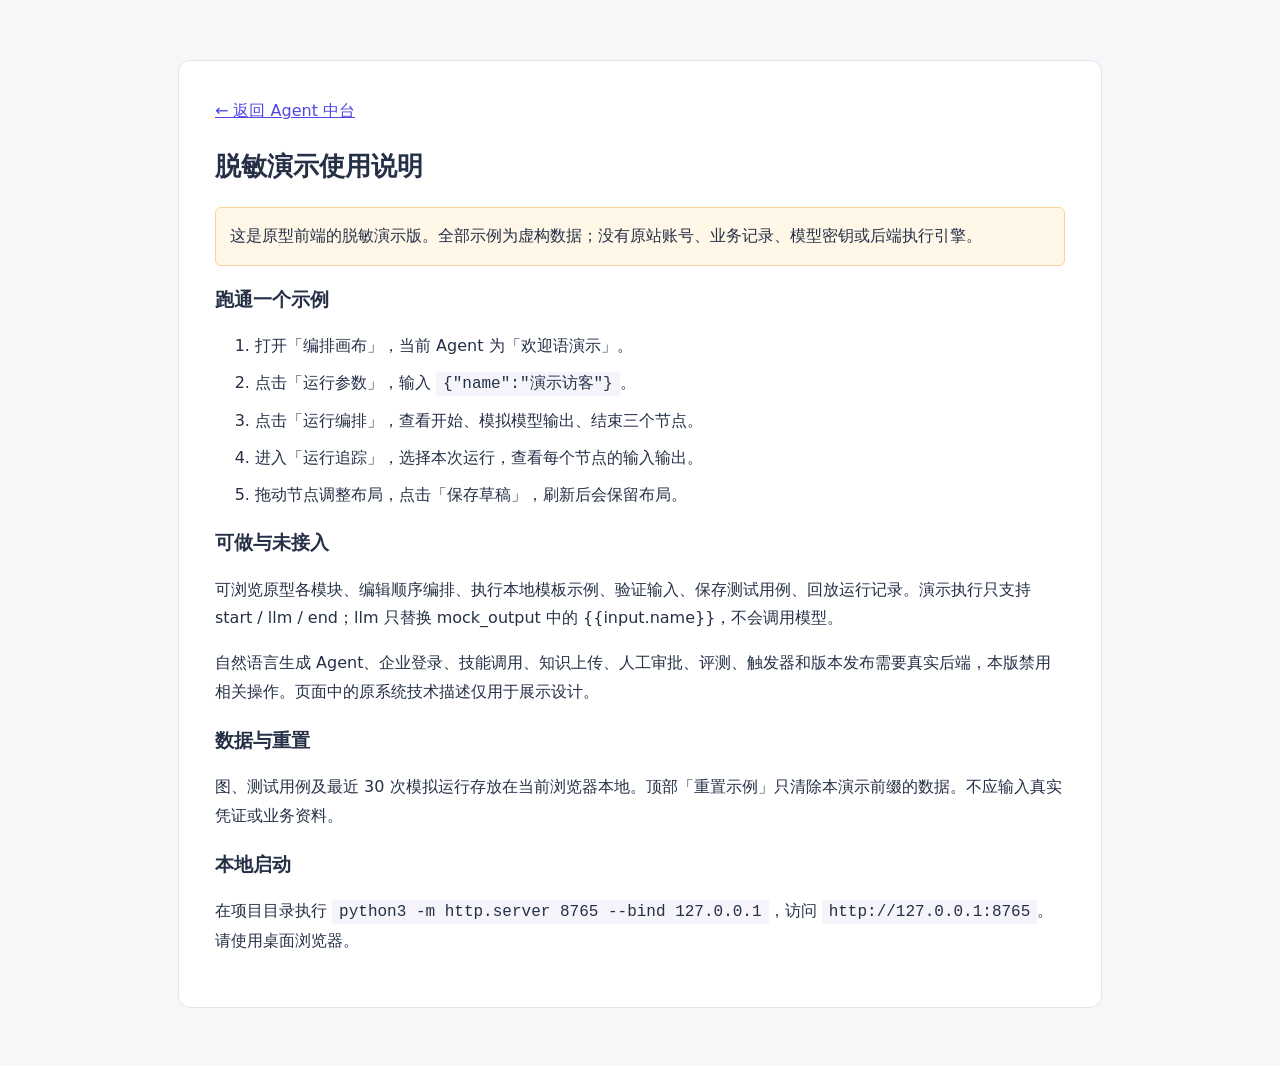
==== guide.html @ 15eb8cb1 "发布无需登录的脱敏网页演示 仅包含脱敏静态页面、虚构演示数据与本地模拟逻辑，用于 GitHub Pages 展示。" ====
<!doctype html><html lang="zh-CN"><head><meta charset="utf-8"><meta name="viewport" content="width=device-width,initial-scale=1"><meta http-equiv="Content-Security-Policy" content="default-src 'self'; style-src 'unsafe-inline'; connect-src 'none'; object-src 'none'; base-uri 'none'; form-action 'none'"><title>脱敏演示使用说明</title><style>body{font:16px/1.8 system-ui;background:#f6f7f9;color:#253047;margin:0}main{max-width:850px;margin:60px auto;background:white;border:1px solid #e1e4ea;border-radius:12px;padding:36px}h1{font-size:26px}h2{font-size:19px}a{color:#4f46e5}code{background:#f4f4fa;padding:3px 7px}.note{background:#fff7e8;border:1px solid #f3d39b;padding:14px;border-radius:6px}li{margin:8px 0}</style></head><body><main><a href="./index.html">← 返回 Agent 中台</a><h1>脱敏演示使用说明</h1><p class="note">这是原型前端的脱敏演示版。全部示例为虚构数据；没有原站账号、业务记录、模型密钥或后端执行引擎。</p><h2>跑通一个示例</h2><ol><li>打开「编排画布」，当前 Agent 为「欢迎语演示」。</li><li>点击「运行参数」，输入 <code>{"name":"演示访客"}</code>。</li><li>点击「运行编排」，查看开始、模拟模型输出、结束三个节点。</li><li>进入「运行追踪」，选择本次运行，查看每个节点的输入输出。</li><li>拖动节点调整布局，点击「保存草稿」，刷新后会保留布局。</li></ol><h2>可做与未接入</h2><p>可浏览原型各模块、编辑顺序编排、执行本地模板示例、验证输入、保存测试用例、回放运行记录。演示执行只支持 start / llm / end；llm 只替换 mock_output 中的 {{input.name}}，不会调用模型。</p><p>自然语言生成 Agent、企业登录、技能调用、知识上传、人工审批、评测、触发器和版本发布需要真实后端，本版禁用相关操作。页面中的原系统技术描述仅用于展示设计。</p><h2>数据与重置</h2><p>图、测试用例及最近 30 次模拟运行存放在当前浏览器本地。顶部「重置示例」只清除本演示前缀的数据。不应输入真实凭证或业务资料。</p><h2>本地启动</h2><p>在项目目录执行 <code>python3 -m http.server 8765 --bind 127.0.0.1</code>，访问 <code>http://127.0.0.1:8765</code>。请使用桌面浏览器。</p></main></body></html>
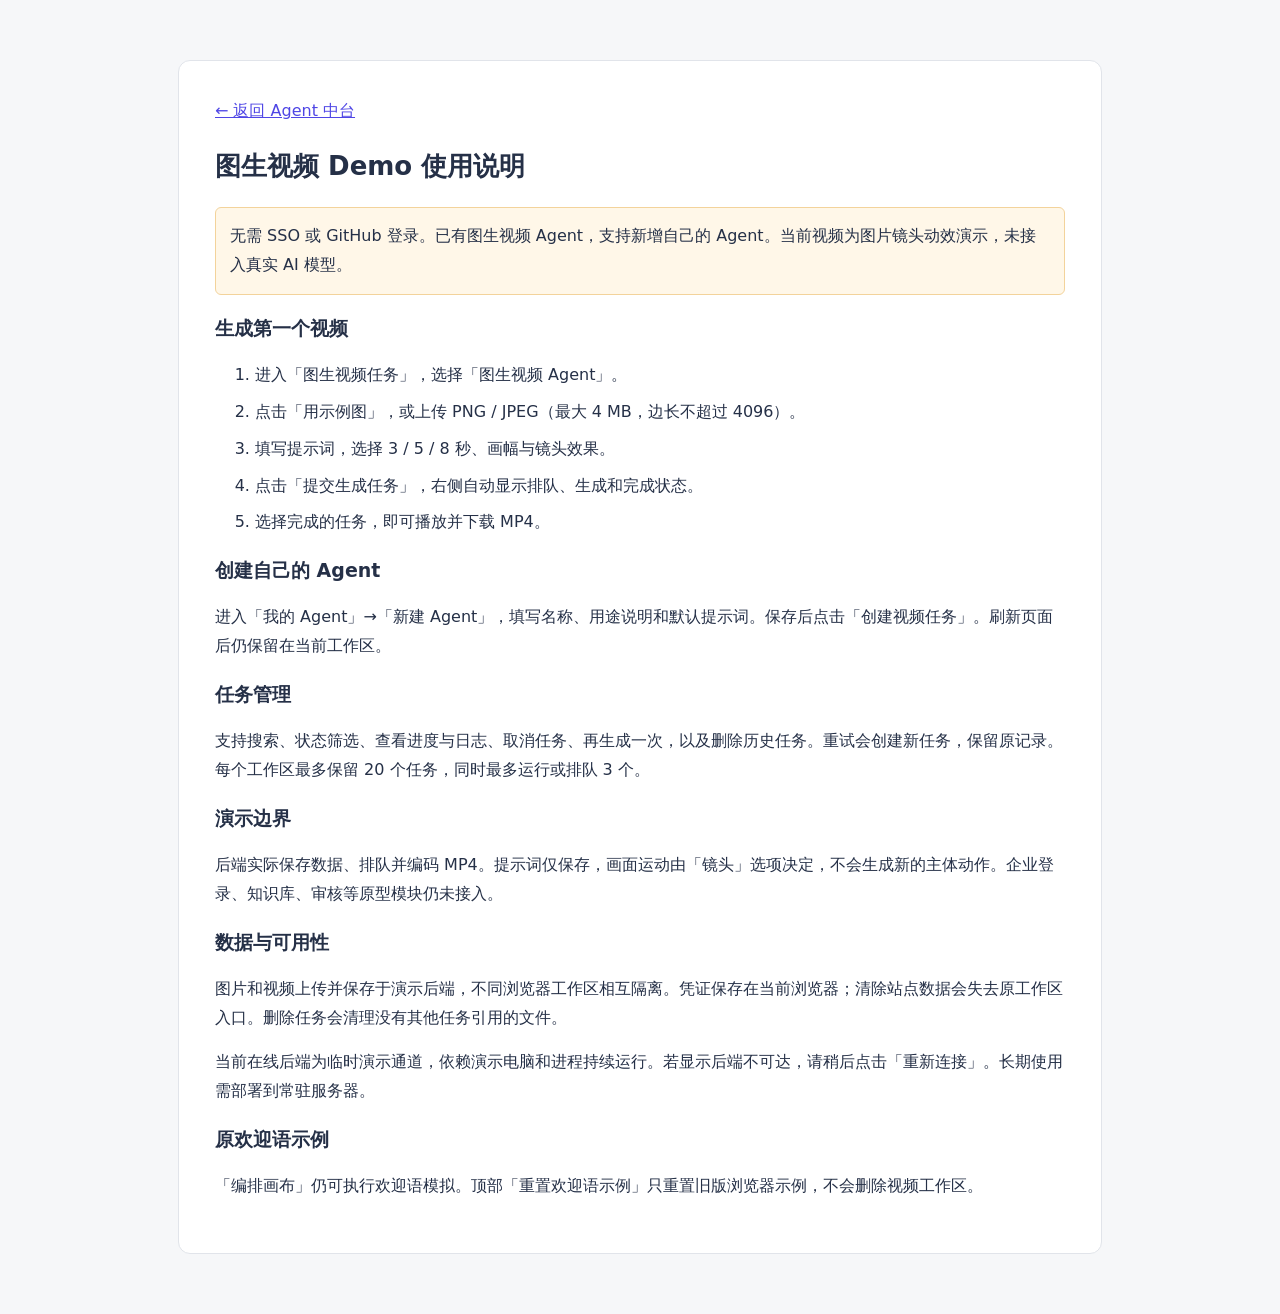
==== commit a17f44d0: "Add image-to-video agents and backend-connected demo Enable persistent agent creation, image upload," ====
--- a/guide.html
+++ b/guide.html
@@ -1 +1 @@
-<!doctype html><html lang="zh-CN"><head><meta charset="utf-8"><meta name="viewport" content="width=device-width,initial-scale=1"><meta http-equiv="Content-Security-Policy" content="default-src 'self'; style-src 'unsafe-inline'; connect-src 'none'; object-src 'none'; base-uri 'none'; form-action 'none'"><title>脱敏演示使用说明</title><style>body{font:16px/1.8 system-ui;background:#f6f7f9;color:#253047;margin:0}main{max-width:850px;margin:60px auto;background:white;border:1px solid #e1e4ea;border-radius:12px;padding:36px}h1{font-size:26px}h2{font-size:19px}a{color:#4f46e5}code{background:#f4f4fa;padding:3px 7px}.note{background:#fff7e8;border:1px solid #f3d39b;padding:14px;border-radius:6px}li{margin:8px 0}</style></head><body><main><a href="./index.html">← 返回 Agent 中台</a><h1>脱敏演示使用说明</h1><p class="note">这是原型前端的脱敏演示版。全部示例为虚构数据；没有原站账号、业务记录、模型密钥或后端执行引擎。</p><h2>跑通一个示例</h2><ol><li>打开「编排画布」，当前 Agent 为「欢迎语演示」。</li><li>点击「运行参数」，输入 <code>{"name":"演示访客"}</code>。</li><li>点击「运行编排」，查看开始、模拟模型输出、结束三个节点。</li><li>进入「运行追踪」，选择本次运行，查看每个节点的输入输出。</li><li>拖动节点调整布局，点击「保存草稿」，刷新后会保留布局。</li></ol><h2>可做与未接入</h2><p>可浏览原型各模块、编辑顺序编排、执行本地模板示例、验证输入、保存测试用例、回放运行记录。演示执行只支持 start / llm / end；llm 只替换 mock_output 中的 {{input.name}}，不会调用模型。</p><p>自然语言生成 Agent、企业登录、技能调用、知识上传、人工审批、评测、触发器和版本发布需要真实后端，本版禁用相关操作。页面中的原系统技术描述仅用于展示设计。</p><h2>数据与重置</h2><p>图、测试用例及最近 30 次模拟运行存放在当前浏览器本地。顶部「重置示例」只清除本演示前缀的数据。不应输入真实凭证或业务资料。</p><h2>本地启动</h2><p>在项目目录执行 <code>python3 -m http.server 8765 --bind 127.0.0.1</code>，访问 <code>http://127.0.0.1:8765</code>。请使用桌面浏览器。</p></main></body></html>+<!doctype html><html lang="zh-CN"><head><meta charset="utf-8"><meta name="viewport" content="width=device-width,initial-scale=1"><meta http-equiv="Content-Security-Policy" content="default-src 'self'; style-src 'unsafe-inline'; connect-src 'none'; object-src 'none'; base-uri 'none'; form-action 'none'"><title>脱敏演示使用说明</title><style>body{font:16px/1.8 system-ui;background:#f6f7f9;color:#253047;margin:0}main{max-width:850px;margin:60px auto;background:white;border:1px solid #e1e4ea;border-radius:12px;padding:36px}h1{font-size:26px}h2{font-size:19px}a{color:#4f46e5}code{background:#f4f4fa;padding:3px 7px}.note{background:#fff7e8;border:1px solid #f3d39b;padding:14px;border-radius:6px}li{margin:8px 0}</style></head><body><main><a href="./index.html">← 返回 Agent 中台</a><h1>图生视频 Demo 使用说明</h1><p class="note">无需 SSO 或 GitHub 登录。已有图生视频 Agent，支持新增自己的 Agent。当前视频为图片镜头动效演示，未接入真实 AI 模型。</p><h2>生成第一个视频</h2><ol><li>进入「图生视频任务」，选择「图生视频 Agent」。</li><li>点击「用示例图」，或上传 PNG / JPEG（最大 4 MB，边长不超过 4096）。</li><li>填写提示词，选择 3 / 5 / 8 秒、画幅与镜头效果。</li><li>点击「提交生成任务」，右侧自动显示排队、生成和完成状态。</li><li>选择完成的任务，即可播放并下载 MP4。</li></ol><h2>创建自己的 Agent</h2><p>进入「我的 Agent」→「新建 Agent」，填写名称、用途说明和默认提示词。保存后点击「创建视频任务」。刷新页面后仍保留在当前工作区。</p><h2>任务管理</h2><p>支持搜索、状态筛选、查看进度与日志、取消任务、再生成一次，以及删除历史任务。重试会创建新任务，保留原记录。每个工作区最多保留 20 个任务，同时最多运行或排队 3 个。</p><h2>演示边界</h2><p>后端实际保存数据、排队并编码 MP4。提示词仅保存，画面运动由「镜头」选项决定，不会生成新的主体动作。企业登录、知识库、审核等原型模块仍未接入。</p><h2>数据与可用性</h2><p>图片和视频上传并保存于演示后端，不同浏览器工作区相互隔离。凭证保存在当前浏览器；清除站点数据会失去原工作区入口。删除任务会清理没有其他任务引用的文件。</p><p>当前在线后端为临时演示通道，依赖演示电脑和进程持续运行。若显示后端不可达，请稍后点击「重新连接」。长期使用需部署到常驻服务器。</p><h2>原欢迎语示例</h2><p>「编排画布」仍可执行欢迎语模拟。顶部「重置欢迎语示例」只重置旧版浏览器示例，不会删除视频工作区。</p></main></body></html>
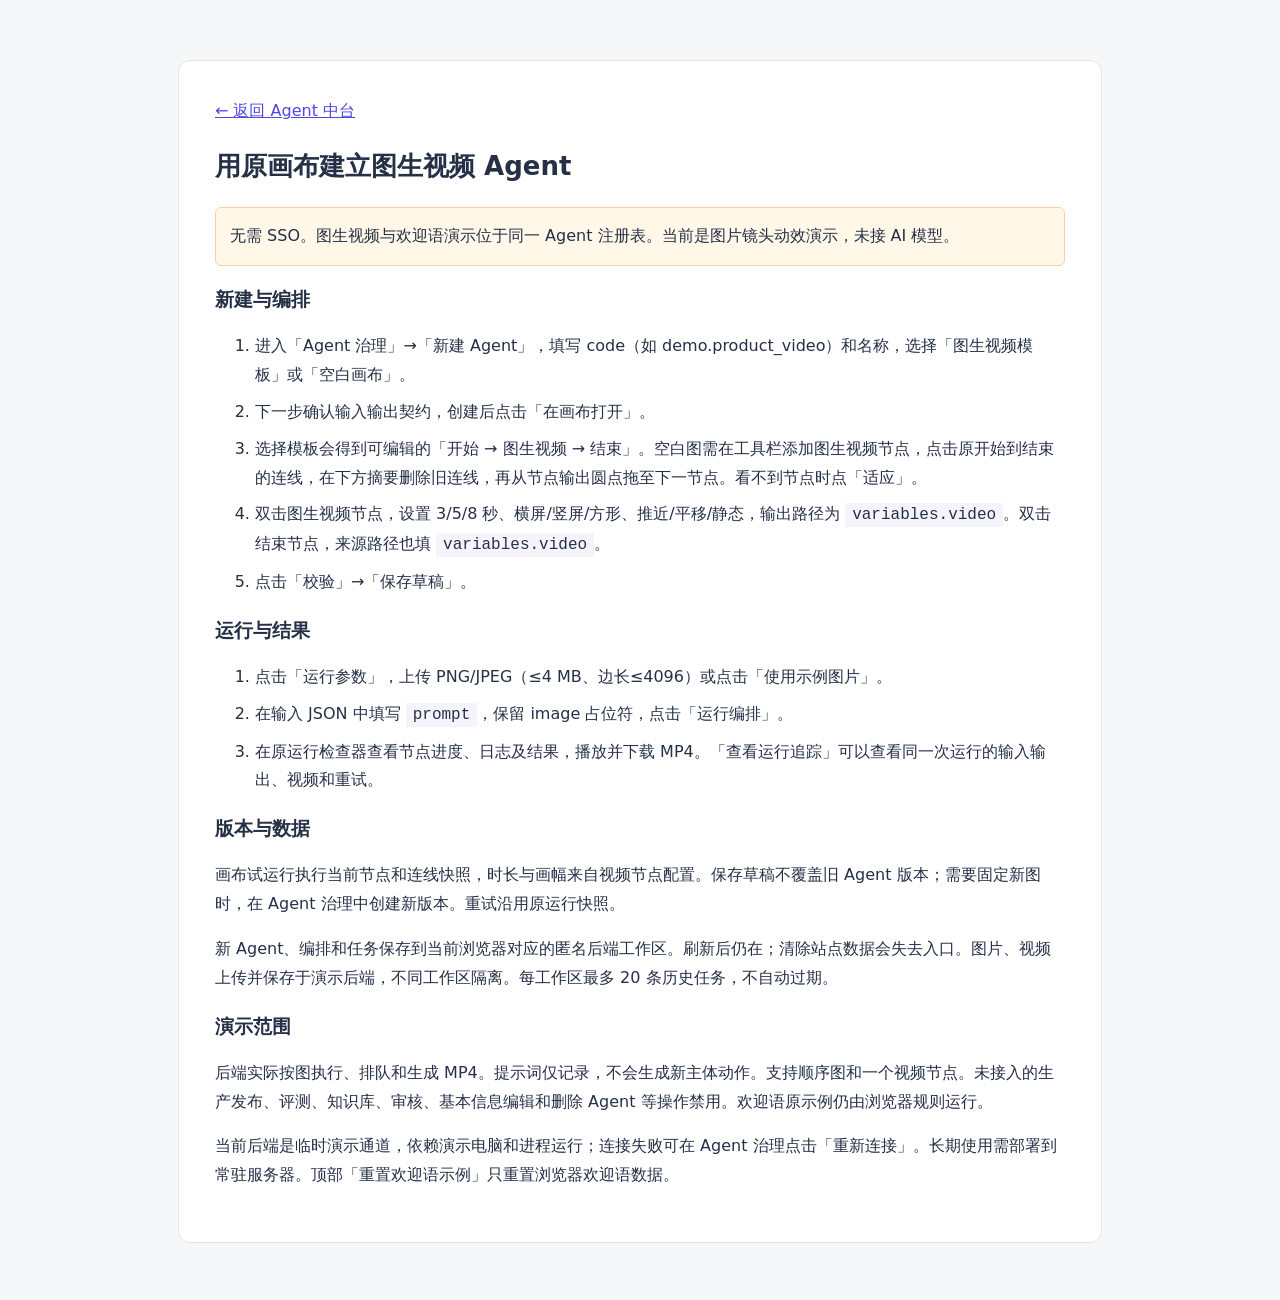
==== commit b5cb9ee3: "Restore native Agent wizard and canvas video workflow Create video Agents alongside the welcome exam" ====
--- a/guide.html
+++ b/guide.html
@@ -1 +1,17 @@
-<!doctype html><html lang="zh-CN"><head><meta charset="utf-8"><meta name="viewport" content="width=device-width,initial-scale=1"><meta http-equiv="Content-Security-Policy" content="default-src 'self'; style-src 'unsafe-inline'; connect-src 'none'; object-src 'none'; base-uri 'none'; form-action 'none'"><title>脱敏演示使用说明</title><style>body{font:16px/1.8 system-ui;background:#f6f7f9;color:#253047;margin:0}main{max-width:850px;margin:60px auto;background:white;border:1px solid #e1e4ea;border-radius:12px;padding:36px}h1{font-size:26px}h2{font-size:19px}a{color:#4f46e5}code{background:#f4f4fa;padding:3px 7px}.note{background:#fff7e8;border:1px solid #f3d39b;padding:14px;border-radius:6px}li{margin:8px 0}</style></head><body><main><a href="./index.html">← 返回 Agent 中台</a><h1>图生视频 Demo 使用说明</h1><p class="note">无需 SSO 或 GitHub 登录。已有图生视频 Agent，支持新增自己的 Agent。当前视频为图片镜头动效演示，未接入真实 AI 模型。</p><h2>生成第一个视频</h2><ol><li>进入「图生视频任务」，选择「图生视频 Agent」。</li><li>点击「用示例图」，或上传 PNG / JPEG（最大 4 MB，边长不超过 4096）。</li><li>填写提示词，选择 3 / 5 / 8 秒、画幅与镜头效果。</li><li>点击「提交生成任务」，右侧自动显示排队、生成和完成状态。</li><li>选择完成的任务，即可播放并下载 MP4。</li></ol><h2>创建自己的 Agent</h2><p>进入「我的 Agent」→「新建 Agent」，填写名称、用途说明和默认提示词。保存后点击「创建视频任务」。刷新页面后仍保留在当前工作区。</p><h2>任务管理</h2><p>支持搜索、状态筛选、查看进度与日志、取消任务、再生成一次，以及删除历史任务。重试会创建新任务，保留原记录。每个工作区最多保留 20 个任务，同时最多运行或排队 3 个。</p><h2>演示边界</h2><p>后端实际保存数据、排队并编码 MP4。提示词仅保存，画面运动由「镜头」选项决定，不会生成新的主体动作。企业登录、知识库、审核等原型模块仍未接入。</p><h2>数据与可用性</h2><p>图片和视频上传并保存于演示后端，不同浏览器工作区相互隔离。凭证保存在当前浏览器；清除站点数据会失去原工作区入口。删除任务会清理没有其他任务引用的文件。</p><p>当前在线后端为临时演示通道，依赖演示电脑和进程持续运行。若显示后端不可达，请稍后点击「重新连接」。长期使用需部署到常驻服务器。</p><h2>原欢迎语示例</h2><p>「编排画布」仍可执行欢迎语模拟。顶部「重置欢迎语示例」只重置旧版浏览器示例，不会删除视频工作区。</p></main></body></html>+<!doctype html><html lang="zh-CN"><head><meta charset="utf-8"><meta name="viewport" content="width=device-width,initial-scale=1"><meta http-equiv="Content-Security-Policy" content="default-src 'self'; style-src 'unsafe-inline'; connect-src 'none'; object-src 'none'; base-uri 'none'; form-action 'none'"><title>脱敏演示使用说明</title><style>body{font:16px/1.8 system-ui;background:#f6f7f9;color:#253047;margin:0}main{max-width:850px;margin:60px auto;background:white;border:1px solid #e1e4ea;border-radius:12px;padding:36px}h1{font-size:26px}h2{font-size:19px}a{color:#4f46e5}code{background:#f4f4fa;padding:3px 7px}.note{background:#fff7e8;border:1px solid #f3d39b;padding:14px;border-radius:6px}li{margin:8px 0}</style></head><body><main><a href="./index.html">← 返回 Agent 中台</a><h1>用原画布建立图生视频 Agent</h1>
+<p class="note">无需 SSO。图生视频与欢迎语演示位于同一 Agent 注册表。当前是图片镜头动效演示，未接 AI 模型。</p>
+<h2>新建与编排</h2><ol>
+<li>进入「Agent 治理」→「新建 Agent」，填写 code（如 demo.product_video）和名称，选择「图生视频模板」或「空白画布」。</li>
+<li>下一步确认输入输出契约，创建后点击「在画布打开」。</li>
+<li>选择模板会得到可编辑的「开始 → 图生视频 → 结束」。空白图需在工具栏添加图生视频节点，点击原开始到结束的连线，在下方摘要删除旧连线，再从节点输出圆点拖至下一节点。看不到节点时点「适应」。</li>
+<li>双击图生视频节点，设置 3/5/8 秒、横屏/竖屏/方形、推近/平移/静态，输出路径为 <code>variables.video</code>。双击结束节点，来源路径也填 <code>variables.video</code>。</li>
+<li>点击「校验」→「保存草稿」。</li></ol>
+<h2>运行与结果</h2><ol>
+<li>点击「运行参数」，上传 PNG/JPEG（≤4 MB、边长≤4096）或点击「使用示例图片」。</li>
+<li>在输入 JSON 中填写 <code>prompt</code>，保留 image 占位符，点击「运行编排」。</li>
+<li>在原运行检查器查看节点进度、日志及结果，播放并下载 MP4。「查看运行追踪」可以查看同一次运行的输入输出、视频和重试。</li>
+</ol><h2>版本与数据</h2><p>画布试运行执行当前节点和连线快照，时长与画幅来自视频节点配置。保存草稿不覆盖旧 Agent 版本；需要固定新图时，在 Agent 治理中创建新版本。重试沿用原运行快照。</p>
+<p>新 Agent、编排和任务保存到当前浏览器对应的匿名后端工作区。刷新后仍在；清除站点数据会失去入口。图片、视频上传并保存于演示后端，不同工作区隔离。每工作区最多 20 条历史任务，不自动过期。</p>
+<h2>演示范围</h2><p>后端实际按图执行、排队和生成 MP4。提示词仅记录，不会生成新主体动作。支持顺序图和一个视频节点。未接入的生产发布、评测、知识库、审核、基本信息编辑和删除 Agent 等操作禁用。欢迎语原示例仍由浏览器规则运行。</p>
+<p>当前后端是临时演示通道，依赖演示电脑和进程运行；连接失败可在 Agent 治理点击「重新连接」。长期使用需部署到常驻服务器。顶部「重置欢迎语示例」只重置浏览器欢迎语数据。</p>
+</main></body></html>
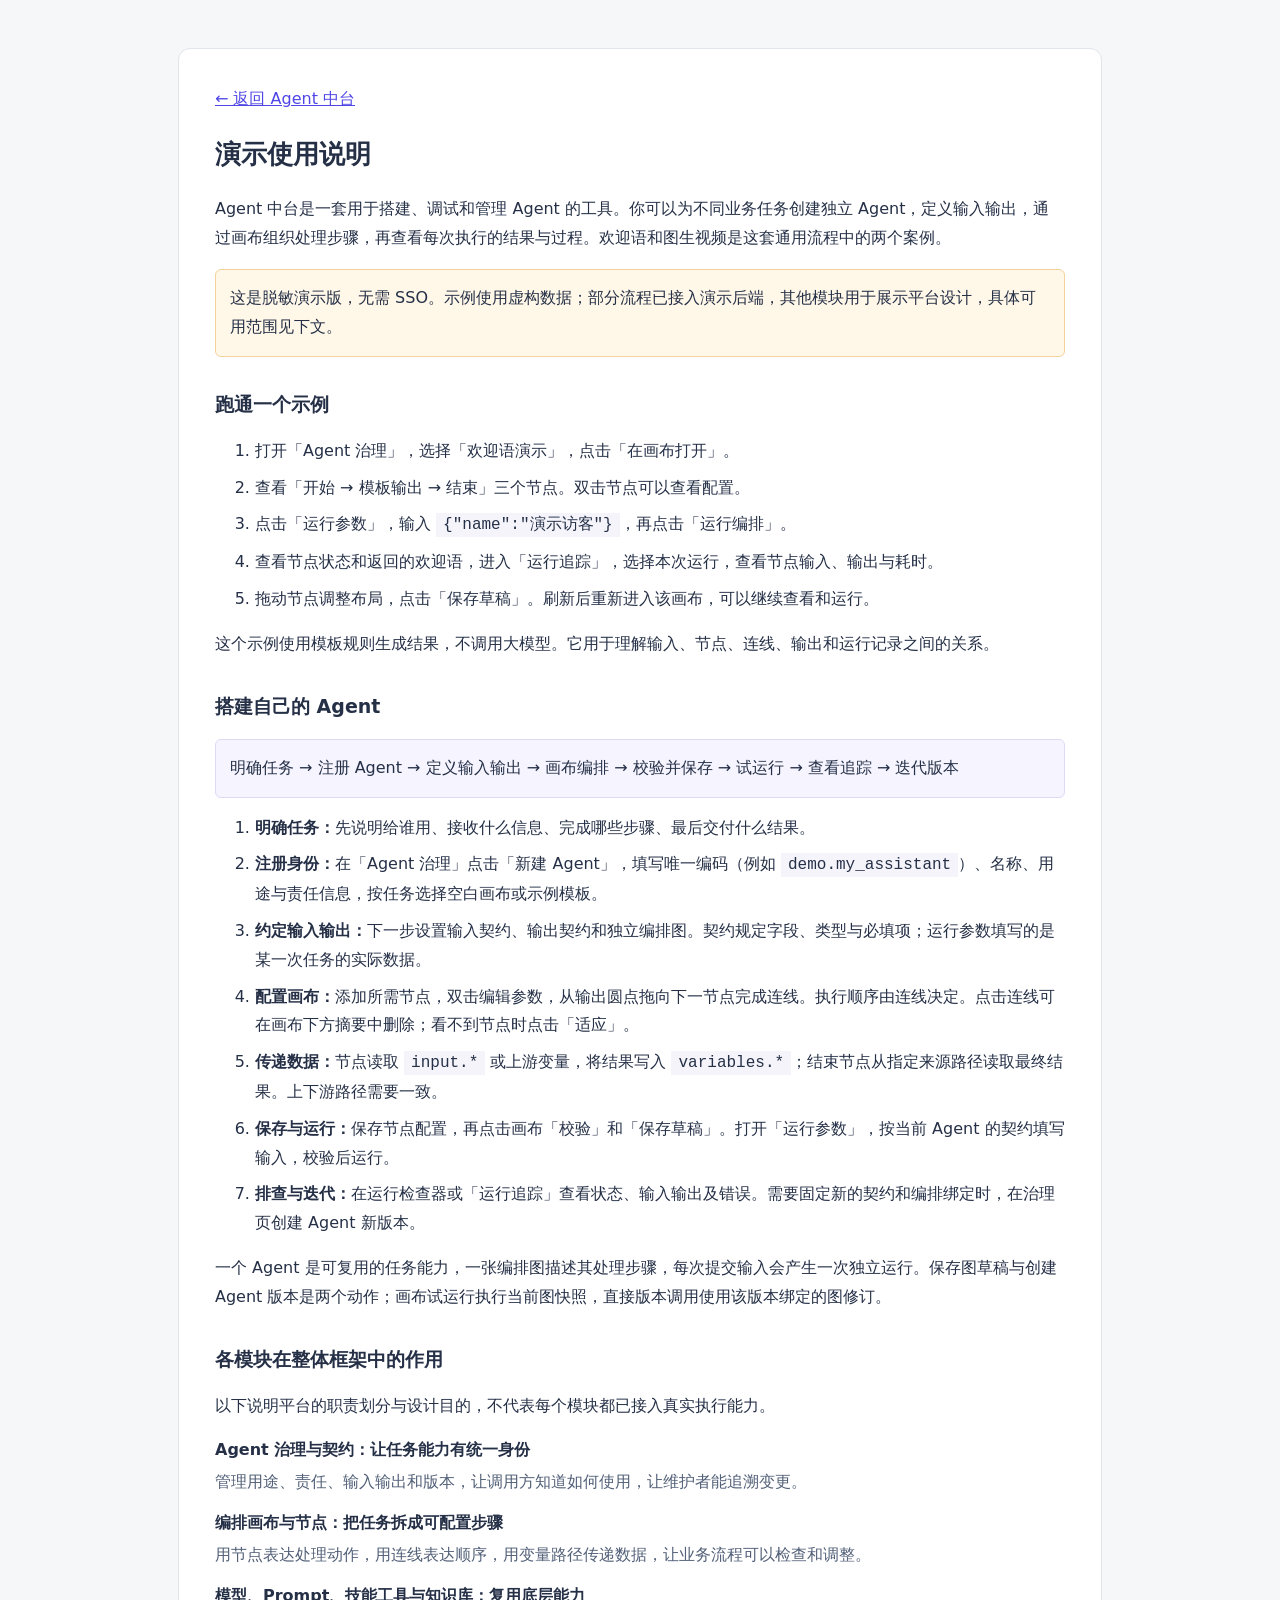
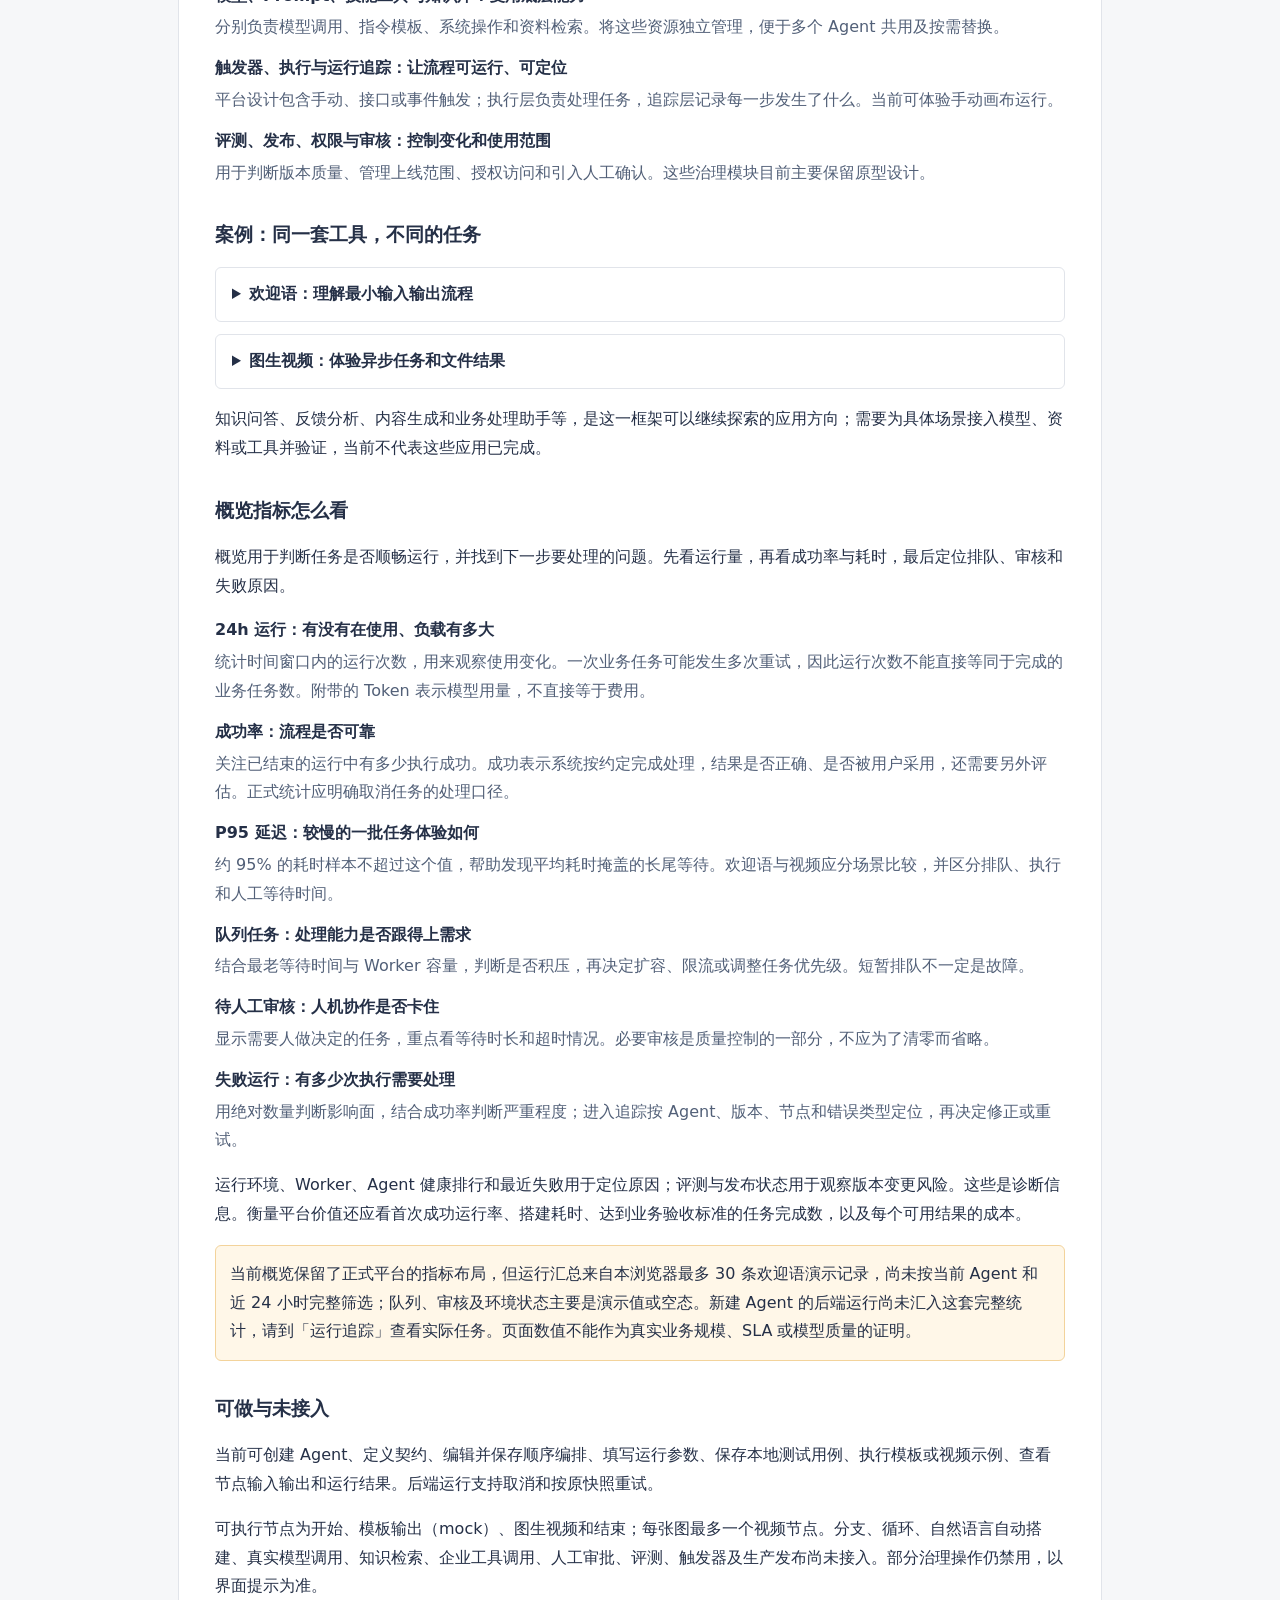
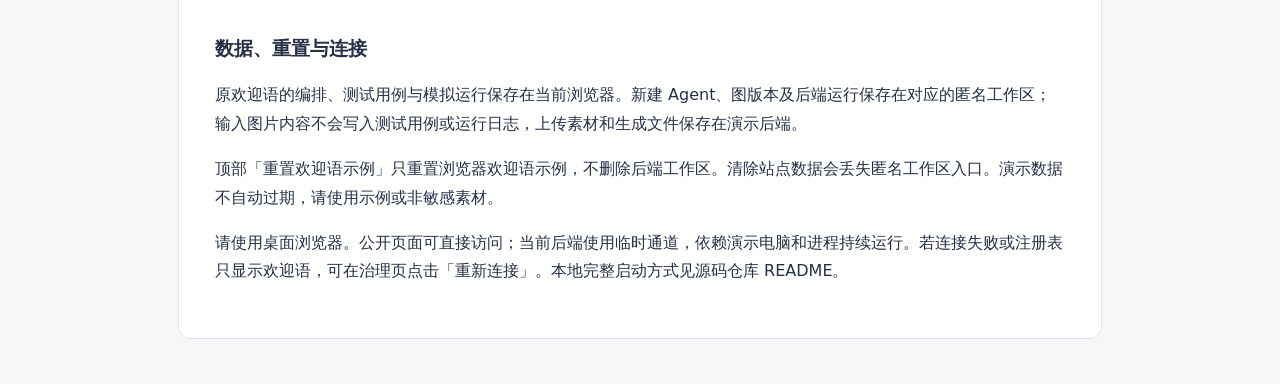
==== commit 12aebf18: "Restore general Agent builder guide and clarify overview metrics Use the welcome example for onboard" ====
--- a/guide.html
+++ b/guide.html
@@ -1,17 +1,77 @@
-<!doctype html><html lang="zh-CN"><head><meta charset="utf-8"><meta name="viewport" content="width=device-width,initial-scale=1"><meta http-equiv="Content-Security-Policy" content="default-src 'self'; style-src 'unsafe-inline'; connect-src 'none'; object-src 'none'; base-uri 'none'; form-action 'none'"><title>脱敏演示使用说明</title><style>body{font:16px/1.8 system-ui;background:#f6f7f9;color:#253047;margin:0}main{max-width:850px;margin:60px auto;background:white;border:1px solid #e1e4ea;border-radius:12px;padding:36px}h1{font-size:26px}h2{font-size:19px}a{color:#4f46e5}code{background:#f4f4fa;padding:3px 7px}.note{background:#fff7e8;border:1px solid #f3d39b;padding:14px;border-radius:6px}li{margin:8px 0}</style></head><body><main><a href="./index.html">← 返回 Agent 中台</a><h1>用原画布建立图生视频 Agent</h1>
-<p class="note">无需 SSO。图生视频与欢迎语演示位于同一 Agent 注册表。当前是图片镜头动效演示，未接 AI 模型。</p>
-<h2>新建与编排</h2><ol>
-<li>进入「Agent 治理」→「新建 Agent」，填写 code（如 demo.product_video）和名称，选择「图生视频模板」或「空白画布」。</li>
-<li>下一步确认输入输出契约，创建后点击「在画布打开」。</li>
-<li>选择模板会得到可编辑的「开始 → 图生视频 → 结束」。空白图需在工具栏添加图生视频节点，点击原开始到结束的连线，在下方摘要删除旧连线，再从节点输出圆点拖至下一节点。看不到节点时点「适应」。</li>
-<li>双击图生视频节点，设置 3/5/8 秒、横屏/竖屏/方形、推近/平移/静态，输出路径为 <code>variables.video</code>。双击结束节点，来源路径也填 <code>variables.video</code>。</li>
-<li>点击「校验」→「保存草稿」。</li></ol>
-<h2>运行与结果</h2><ol>
-<li>点击「运行参数」，上传 PNG/JPEG（≤4 MB、边长≤4096）或点击「使用示例图片」。</li>
-<li>在输入 JSON 中填写 <code>prompt</code>，保留 image 占位符，点击「运行编排」。</li>
-<li>在原运行检查器查看节点进度、日志及结果，播放并下载 MP4。「查看运行追踪」可以查看同一次运行的输入输出、视频和重试。</li>
-</ol><h2>版本与数据</h2><p>画布试运行执行当前节点和连线快照，时长与画幅来自视频节点配置。保存草稿不覆盖旧 Agent 版本；需要固定新图时，在 Agent 治理中创建新版本。重试沿用原运行快照。</p>
-<p>新 Agent、编排和任务保存到当前浏览器对应的匿名后端工作区。刷新后仍在；清除站点数据会失去入口。图片、视频上传并保存于演示后端，不同工作区隔离。每工作区最多 20 条历史任务，不自动过期。</p>
-<h2>演示范围</h2><p>后端实际按图执行、排队和生成 MP4。提示词仅记录，不会生成新主体动作。支持顺序图和一个视频节点。未接入的生产发布、评测、知识库、审核、基本信息编辑和删除 Agent 等操作禁用。欢迎语原示例仍由浏览器规则运行。</p>
-<p>当前后端是临时演示通道，依赖演示电脑和进程运行；连接失败可在 Agent 治理点击「重新连接」。长期使用需部署到常驻服务器。顶部「重置欢迎语示例」只重置浏览器欢迎语数据。</p>
-</main></body></html>+<!doctype html>
+<html lang="zh-CN">
+<head>
+<meta charset="utf-8">
+<meta name="viewport" content="width=device-width,initial-scale=1">
+<meta http-equiv="Content-Security-Policy" content="default-src 'self'; style-src 'unsafe-inline'; connect-src 'none'; object-src 'none'; base-uri 'none'; form-action 'none'">
+<title>Agent 中台 · 演示使用说明</title>
+<style>
+body{font:16px/1.8 system-ui;background:#f6f7f9;color:#253047;margin:0}main{max-width:850px;margin:48px auto;background:white;border:1px solid #e1e4ea;border-radius:12px;padding:36px}h1{font-size:26px}h2{font-size:19px;margin-top:30px}a{color:#4f46e5}code{background:#f4f4fa;padding:3px 7px;overflow-wrap:anywhere}.note{background:#fff7e8;border:1px solid #f3d39b;padding:14px;border-radius:6px}li{margin:8px 0}.flow{background:#f5f4ff;border:1px solid #dedaf6;border-radius:6px;padding:14px}details{border:1px solid #e1e4ea;border-radius:6px;padding:12px 16px;margin:12px 0}summary{cursor:pointer;font-weight:600}dt{font-weight:600;margin-top:12px}dd{margin:3px 0 12px;color:#526078}@media(max-width:640px){main{margin:12px;padding:20px}h1{font-size:23px}}
+</style>
+</head>
+<body><main>
+<a href="./index.html">← 返回 Agent 中台</a>
+<h1>演示使用说明</h1>
+<p>Agent 中台是一套用于搭建、调试和管理 Agent 的工具。你可以为不同业务任务创建独立 Agent，定义输入输出，通过画布组织处理步骤，再查看每次执行的结果与过程。欢迎语和图生视频是这套通用流程中的两个案例。</p>
+<p class="note">这是脱敏演示版，无需 SSO。示例使用虚构数据；部分流程已接入演示后端，其他模块用于展示平台设计，具体可用范围见下文。</p>
+
+<h2>跑通一个示例</h2>
+<ol>
+<li>打开「Agent 治理」，选择「欢迎语演示」，点击「在画布打开」。</li>
+<li>查看「开始 → 模板输出 → 结束」三个节点。双击节点可以查看配置。</li>
+<li>点击「运行参数」，输入 <code>{"name":"演示访客"}</code>，再点击「运行编排」。</li>
+<li>查看节点状态和返回的欢迎语，进入「运行追踪」，选择本次运行，查看节点输入、输出与耗时。</li>
+<li>拖动节点调整布局，点击「保存草稿」。刷新后重新进入该画布，可以继续查看和运行。</li>
+</ol>
+<p>这个示例使用模板规则生成结果，不调用大模型。它用于理解输入、节点、连线、输出和运行记录之间的关系。</p>
+
+<h2>搭建自己的 Agent</h2>
+<p class="flow">明确任务 → 注册 Agent → 定义输入输出 → 画布编排 → 校验并保存 → 试运行 → 查看追踪 → 迭代版本</p>
+<ol>
+<li><strong>明确任务：</strong>先说明给谁用、接收什么信息、完成哪些步骤、最后交付什么结果。</li>
+<li><strong>注册身份：</strong>在「Agent 治理」点击「新建 Agent」，填写唯一编码（例如 <code>demo.my_assistant</code>）、名称、用途与责任信息，按任务选择空白画布或示例模板。</li>
+<li><strong>约定输入输出：</strong>下一步设置输入契约、输出契约和独立编排图。契约规定字段、类型与必填项；运行参数填写的是某一次任务的实际数据。</li>
+<li><strong>配置画布：</strong>添加所需节点，双击编辑参数，从输出圆点拖向下一节点完成连线。执行顺序由连线决定。点击连线可在画布下方摘要中删除；看不到节点时点击「适应」。</li>
+<li><strong>传递数据：</strong>节点读取 <code>input.*</code> 或上游变量，将结果写入 <code>variables.*</code>；结束节点从指定来源路径读取最终结果。上下游路径需要一致。</li>
+<li><strong>保存与运行：</strong>保存节点配置，再点击画布「校验」和「保存草稿」。打开「运行参数」，按当前 Agent 的契约填写输入，校验后运行。</li>
+<li><strong>排查与迭代：</strong>在运行检查器或「运行追踪」查看状态、输入输出及错误。需要固定新的契约和编排绑定时，在治理页创建 Agent 新版本。</li>
+</ol>
+<p>一个 Agent 是可复用的任务能力，一张编排图描述其处理步骤，每次提交输入会产生一次独立运行。保存图草稿与创建 Agent 版本是两个动作；画布试运行执行当前图快照，直接版本调用使用该版本绑定的图修订。</p>
+
+<h2>各模块在整体框架中的作用</h2>
+<p>以下说明平台的职责划分与设计目的，不代表每个模块都已接入真实执行能力。</p>
+<dl>
+<dt>Agent 治理与契约：让任务能力有统一身份</dt><dd>管理用途、责任、输入输出和版本，让调用方知道如何使用，让维护者能追溯变更。</dd>
+<dt>编排画布与节点：把任务拆成可配置步骤</dt><dd>用节点表达处理动作，用连线表达顺序，用变量路径传递数据，让业务流程可以检查和调整。</dd>
+<dt>模型、Prompt、技能工具与知识库：复用底层能力</dt><dd>分别负责模型调用、指令模板、系统操作和资料检索。将这些资源独立管理，便于多个 Agent 共用及按需替换。</dd>
+<dt>触发器、执行与运行追踪：让流程可运行、可定位</dt><dd>平台设计包含手动、接口或事件触发；执行层负责处理任务，追踪层记录每一步发生了什么。当前可体验手动画布运行。</dd>
+<dt>评测、发布、权限与审核：控制变化和使用范围</dt><dd>用于判断版本质量、管理上线范围、授权访问和引入人工确认。这些治理模块目前主要保留原型设计。</dd>
+</dl>
+
+<h2>案例：同一套工具，不同的任务</h2>
+<details><summary>欢迎语：理解最小输入输出流程</summary><p>输入姓名，模板输出节点读取 <code>input.name</code>，把欢迎语写入变量，结束节点返回结果。适合先认识画布和追踪。</p></details>
+<details><summary>图生视频：体验异步任务和文件结果</summary><p>新建时选择图生视频模板，或在空白画布连接「开始 → 图生视频 → 结束」。视频节点输出路径与结束节点来源均使用 <code>variables.video</code>。在节点中设置时长、画幅和镜头，在「运行参数」上传图片或使用示例图片。执行成功后可在检查器与追踪页播放、下载。</p><p>当前视频是 FFmpeg 图片镜头动效，提示词仅记录，未接 AI 视频模型。它用于验证文件输入、后端执行和结果交付这一类流程。</p></details>
+<p>知识问答、反馈分析、内容生成和业务处理助手等，是这一框架可以继续探索的应用方向；需要为具体场景接入模型、资料或工具并验证，当前不代表这些应用已完成。</p>
+
+<h2 id="overview-metrics">概览指标怎么看</h2>
+<p>概览用于判断任务是否顺畅运行，并找到下一步要处理的问题。先看运行量，再看成功率与耗时，最后定位排队、审核和失败原因。</p>
+<dl>
+<dt>24h 运行：有没有在使用、负载有多大</dt><dd>统计时间窗口内的运行次数，用来观察使用变化。一次业务任务可能发生多次重试，因此运行次数不能直接等同于完成的业务任务数。附带的 Token 表示模型用量，不直接等于费用。</dd>
+<dt>成功率：流程是否可靠</dt><dd>关注已结束的运行中有多少执行成功。成功表示系统按约定完成处理，结果是否正确、是否被用户采用，还需要另外评估。正式统计应明确取消任务的处理口径。</dd>
+<dt>P95 延迟：较慢的一批任务体验如何</dt><dd>约 95% 的耗时样本不超过这个值，帮助发现平均耗时掩盖的长尾等待。欢迎语与视频应分场景比较，并区分排队、执行和人工等待时间。</dd>
+<dt>队列任务：处理能力是否跟得上需求</dt><dd>结合最老等待时间与 Worker 容量，判断是否积压，再决定扩容、限流或调整任务优先级。短暂排队不一定是故障。</dd>
+<dt>待人工审核：人机协作是否卡住</dt><dd>显示需要人做决定的任务，重点看等待时长和超时情况。必要审核是质量控制的一部分，不应为了清零而省略。</dd>
+<dt>失败运行：有多少次执行需要处理</dt><dd>用绝对数量判断影响面，结合成功率判断严重程度；进入追踪按 Agent、版本、节点和错误类型定位，再决定修正或重试。</dd>
+</dl>
+<p>运行环境、Worker、Agent 健康排行和最近失败用于定位原因；评测与发布状态用于观察版本变更风险。这些是诊断信息。衡量平台价值还应看首次成功运行率、搭建耗时、达到业务验收标准的任务完成数，以及每个可用结果的成本。</p>
+<p class="note">当前概览保留了正式平台的指标布局，但运行汇总来自本浏览器最多 30 条欢迎语演示记录，尚未按当前 Agent 和近 24 小时完整筛选；队列、审核及环境状态主要是演示值或空态。新建 Agent 的后端运行尚未汇入这套完整统计，请到「运行追踪」查看实际任务。页面数值不能作为真实业务规模、SLA 或模型质量的证明。</p>
+
+<h2>可做与未接入</h2>
+<p>当前可创建 Agent、定义契约、编辑并保存顺序编排、填写运行参数、保存本地测试用例、执行模板或视频示例、查看节点输入输出和运行结果。后端运行支持取消和按原快照重试。</p>
+<p>可执行节点为开始、模板输出（mock）、图生视频和结束；每张图最多一个视频节点。分支、循环、自然语言自动搭建、真实模型调用、知识检索、企业工具调用、人工审批、评测、触发器及生产发布尚未接入。部分治理操作仍禁用，以界面提示为准。</p>
+
+<h2>数据、重置与连接</h2>
+<p>原欢迎语的编排、测试用例与模拟运行保存在当前浏览器。新建 Agent、图版本及后端运行保存在对应的匿名工作区；输入图片内容不会写入测试用例或运行日志，上传素材和生成文件保存在演示后端。</p>
+<p>顶部「重置欢迎语示例」只重置浏览器欢迎语示例，不删除后端工作区。清除站点数据会丢失匿名工作区入口。演示数据不自动过期，请使用示例或非敏感素材。</p>
+<p>请使用桌面浏览器。公开页面可直接访问；当前后端使用临时通道，依赖演示电脑和进程持续运行。若连接失败或注册表只显示欢迎语，可在治理页点击「重新连接」。本地完整启动方式见源码仓库 README。</p>
+</main></body></html>
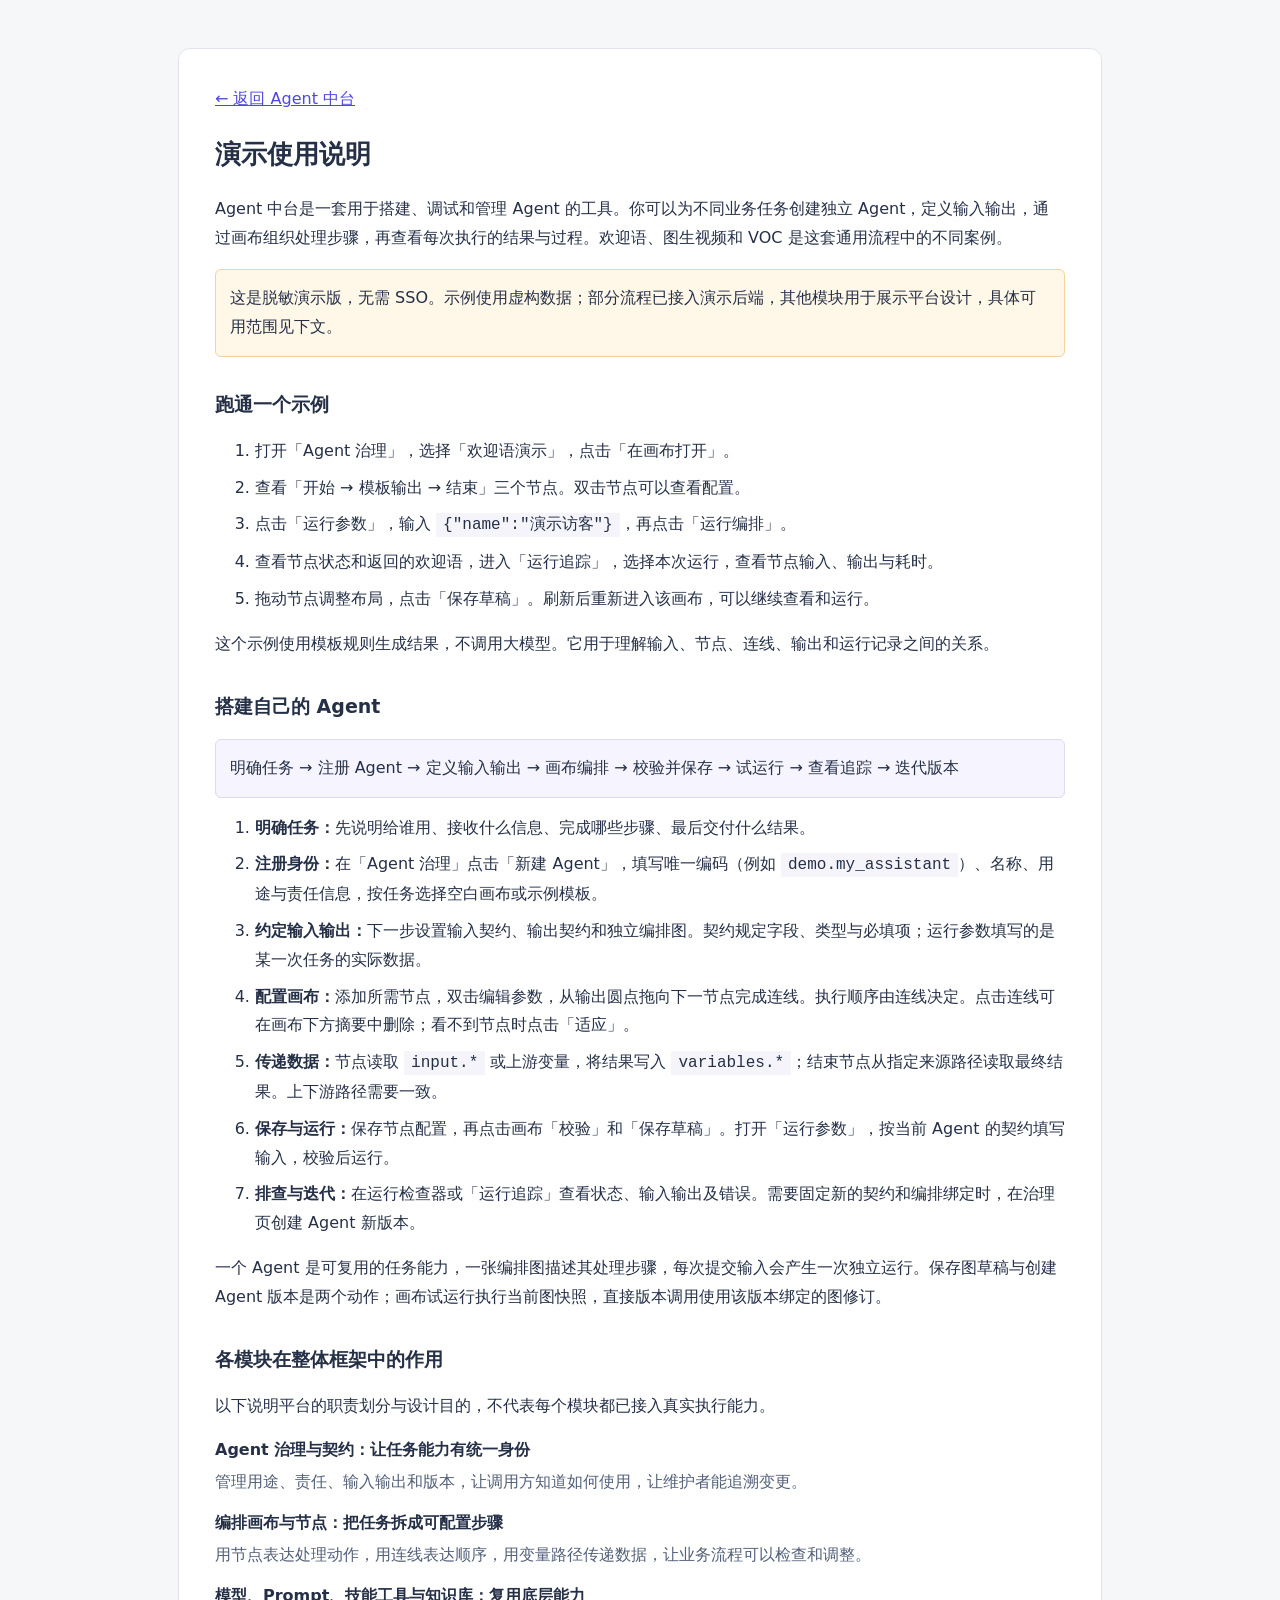
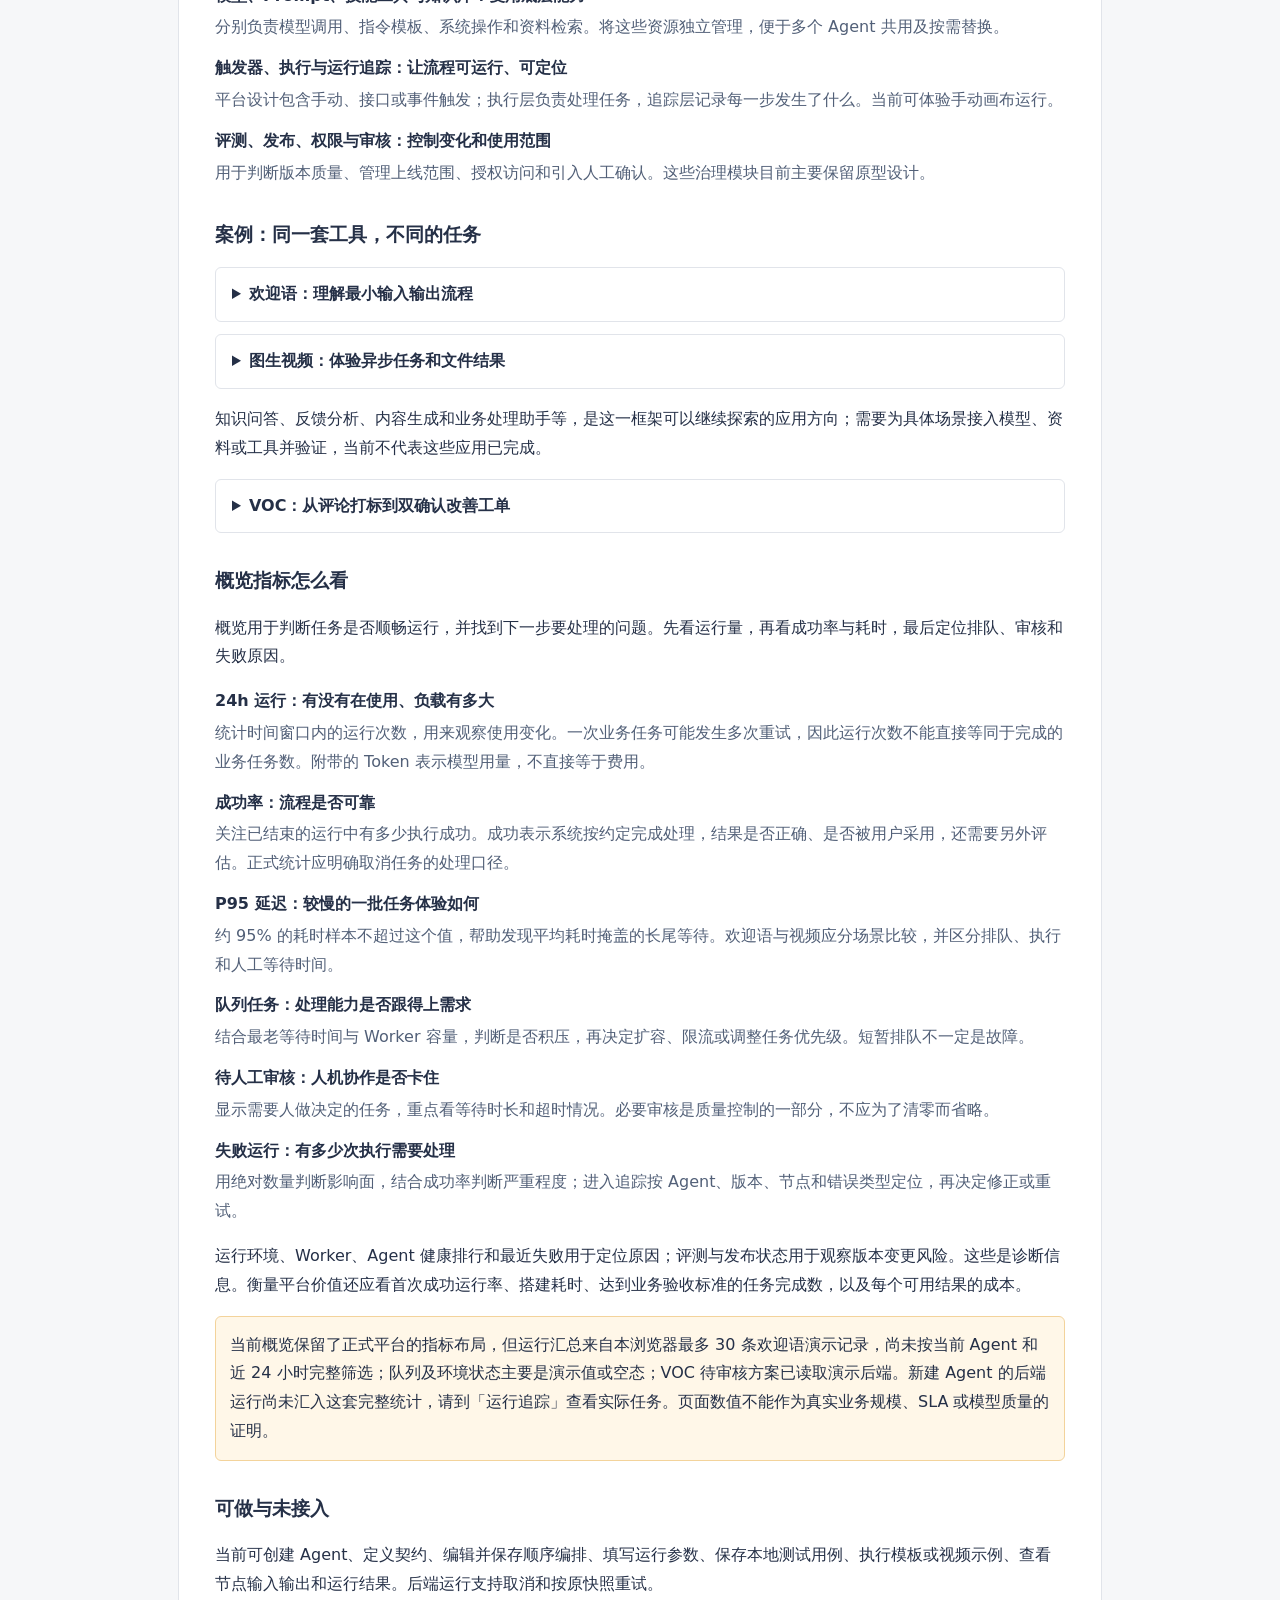
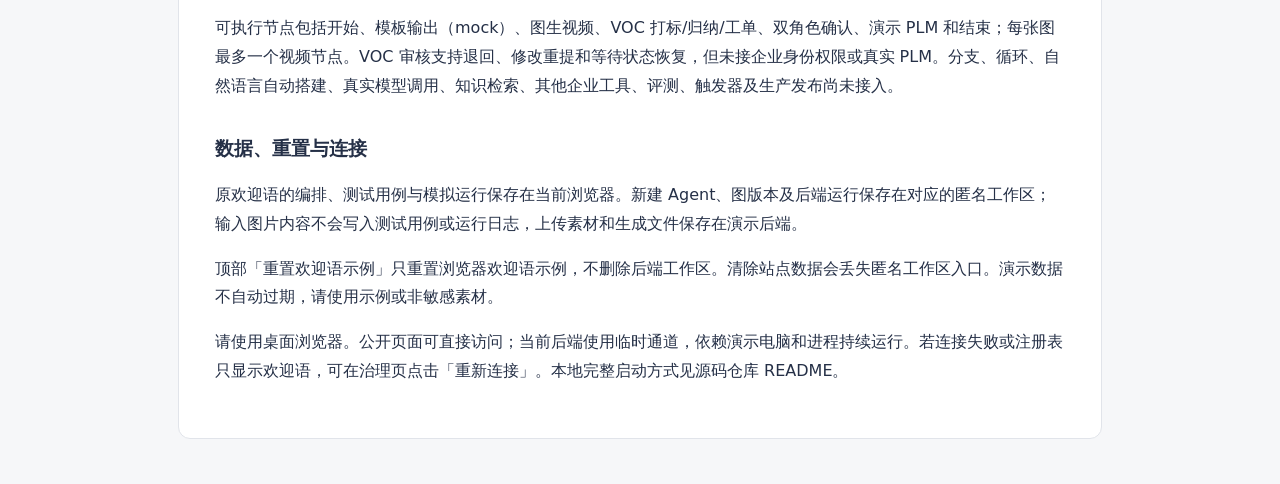
==== commit 5ea80062: "Add canvas VOC tagging and dual-review PLM demo Add two peer Agents using the existing registry, sch" ====
--- a/guide.html
+++ b/guide.html
@@ -12,7 +12,7 @@
 <body><main>
 <a href="./index.html">← 返回 Agent 中台</a>
 <h1>演示使用说明</h1>
-<p>Agent 中台是一套用于搭建、调试和管理 Agent 的工具。你可以为不同业务任务创建独立 Agent，定义输入输出，通过画布组织处理步骤，再查看每次执行的结果与过程。欢迎语和图生视频是这套通用流程中的两个案例。</p>
+<p>Agent 中台是一套用于搭建、调试和管理 Agent 的工具。你可以为不同业务任务创建独立 Agent，定义输入输出，通过画布组织处理步骤，再查看每次执行的结果与过程。欢迎语、图生视频和 VOC 是这套通用流程中的不同案例。</p>
 <p class="note">这是脱敏演示版，无需 SSO。示例使用虚构数据；部分流程已接入演示后端，其他模块用于展示平台设计，具体可用范围见下文。</p>
 
 <h2>跑通一个示例</h2>
@@ -52,6 +52,7 @@
 <details><summary>欢迎语：理解最小输入输出流程</summary><p>输入姓名，模板输出节点读取 <code>input.name</code>，把欢迎语写入变量，结束节点返回结果。适合先认识画布和追踪。</p></details>
 <details><summary>图生视频：体验异步任务和文件结果</summary><p>新建时选择图生视频模板，或在空白画布连接「开始 → 图生视频 → 结束」。视频节点输出路径与结束节点来源均使用 <code>variables.video</code>。在节点中设置时长、画幅和镜头，在「运行参数」上传图片或使用示例图片。执行成功后可在检查器与追踪页播放、下载。</p><p>当前视频是 FFmpeg 图片镜头动效，提示词仅记录，未接 AI 视频模型。它用于验证文件输入、后端执行和结果交付这一类流程。</p></details>
 <p>知识问答、反馈分析、内容生成和业务处理助手等，是这一框架可以继续探索的应用方向；需要为具体场景接入模型、资料或工具并验证，当前不代表这些应用已完成。</p>
+<details><summary>VOC：从评论打标到双确认改善工单</summary><p>「VOC 评论打标」与「VOC 款式改善与工单」是两个同级 Agent：前者接收同款评论，输出短问题标签与证据；后者按款归纳排序，创建工单并停在人工确认节点。设计师与企划两个演示角色确认同一修订后，画布继续创建演示 PLM 任务。</p><p>在第二个 Agent 的运行参数中选择前一个打标运行，即可带入结果。标签使用规则演示，图片只保留引用，没有接入真实模型或真实 PLM。<a href="./voc-guide.html">查看使用流程与 input/output schema 写法 →</a></p></details>
 
 <h2 id="overview-metrics">概览指标怎么看</h2>
 <p>概览用于判断任务是否顺畅运行，并找到下一步要处理的问题。先看运行量，再看成功率与耗时，最后定位排队、审核和失败原因。</p>
@@ -64,11 +65,11 @@
 <dt>失败运行：有多少次执行需要处理</dt><dd>用绝对数量判断影响面，结合成功率判断严重程度；进入追踪按 Agent、版本、节点和错误类型定位，再决定修正或重试。</dd>
 </dl>
 <p>运行环境、Worker、Agent 健康排行和最近失败用于定位原因；评测与发布状态用于观察版本变更风险。这些是诊断信息。衡量平台价值还应看首次成功运行率、搭建耗时、达到业务验收标准的任务完成数，以及每个可用结果的成本。</p>
-<p class="note">当前概览保留了正式平台的指标布局，但运行汇总来自本浏览器最多 30 条欢迎语演示记录，尚未按当前 Agent 和近 24 小时完整筛选；队列、审核及环境状态主要是演示值或空态。新建 Agent 的后端运行尚未汇入这套完整统计，请到「运行追踪」查看实际任务。页面数值不能作为真实业务规模、SLA 或模型质量的证明。</p>
+<p class="note">当前概览保留了正式平台的指标布局，但运行汇总来自本浏览器最多 30 条欢迎语演示记录，尚未按当前 Agent 和近 24 小时完整筛选；队列及环境状态主要是演示值或空态；VOC 待审核方案已读取演示后端。新建 Agent 的后端运行尚未汇入这套完整统计，请到「运行追踪」查看实际任务。页面数值不能作为真实业务规模、SLA 或模型质量的证明。</p>
 
 <h2>可做与未接入</h2>
 <p>当前可创建 Agent、定义契约、编辑并保存顺序编排、填写运行参数、保存本地测试用例、执行模板或视频示例、查看节点输入输出和运行结果。后端运行支持取消和按原快照重试。</p>
-<p>可执行节点为开始、模板输出（mock）、图生视频和结束；每张图最多一个视频节点。分支、循环、自然语言自动搭建、真实模型调用、知识检索、企业工具调用、人工审批、评测、触发器及生产发布尚未接入。部分治理操作仍禁用，以界面提示为准。</p>
+<p>可执行节点包括开始、模板输出（mock）、图生视频、VOC 打标/归纳/工单、双角色确认、演示 PLM 和结束；每张图最多一个视频节点。VOC 审核支持退回、修改重提和等待状态恢复，但未接企业身份权限或真实 PLM。分支、循环、自然语言自动搭建、真实模型调用、知识检索、其他企业工具、评测、触发器及生产发布尚未接入。</p>
 
 <h2>数据、重置与连接</h2>
 <p>原欢迎语的编排、测试用例与模拟运行保存在当前浏览器。新建 Agent、图版本及后端运行保存在对应的匿名工作区；输入图片内容不会写入测试用例或运行日志，上传素材和生成文件保存在演示后端。</p>
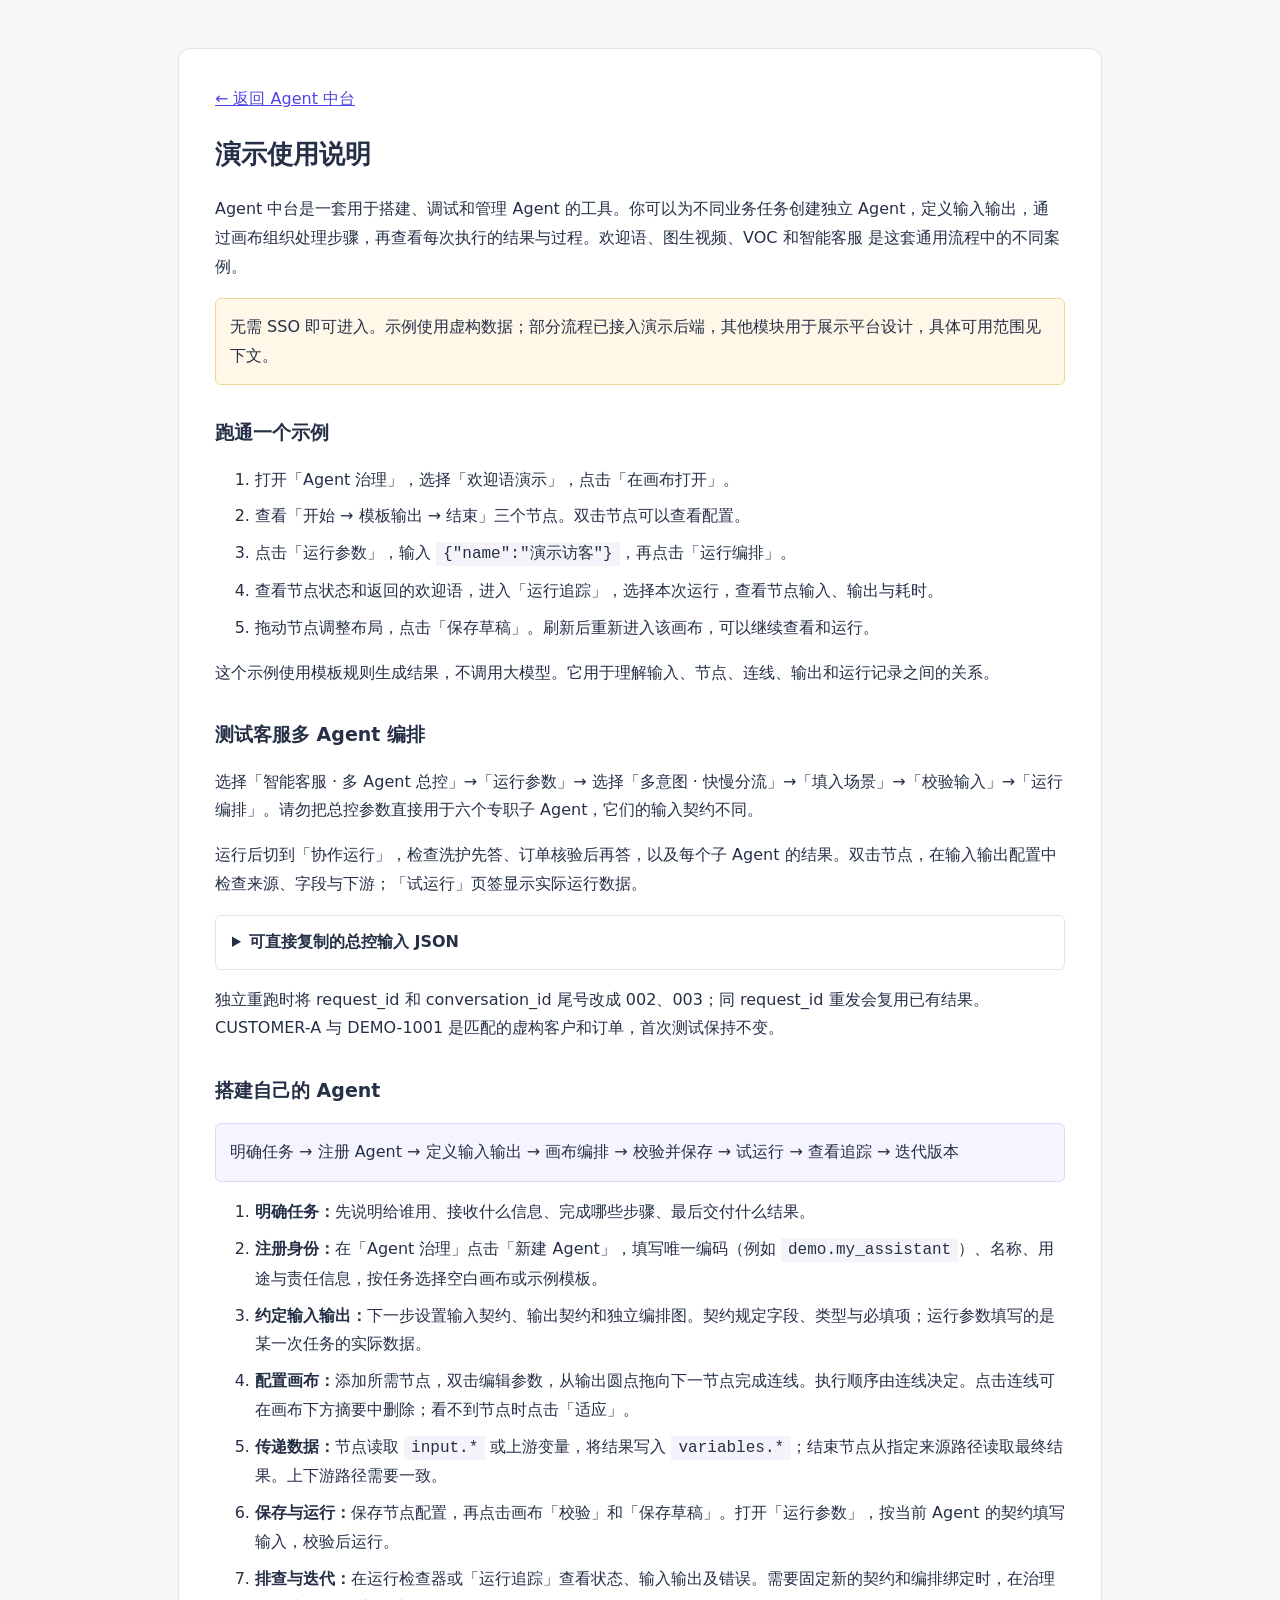
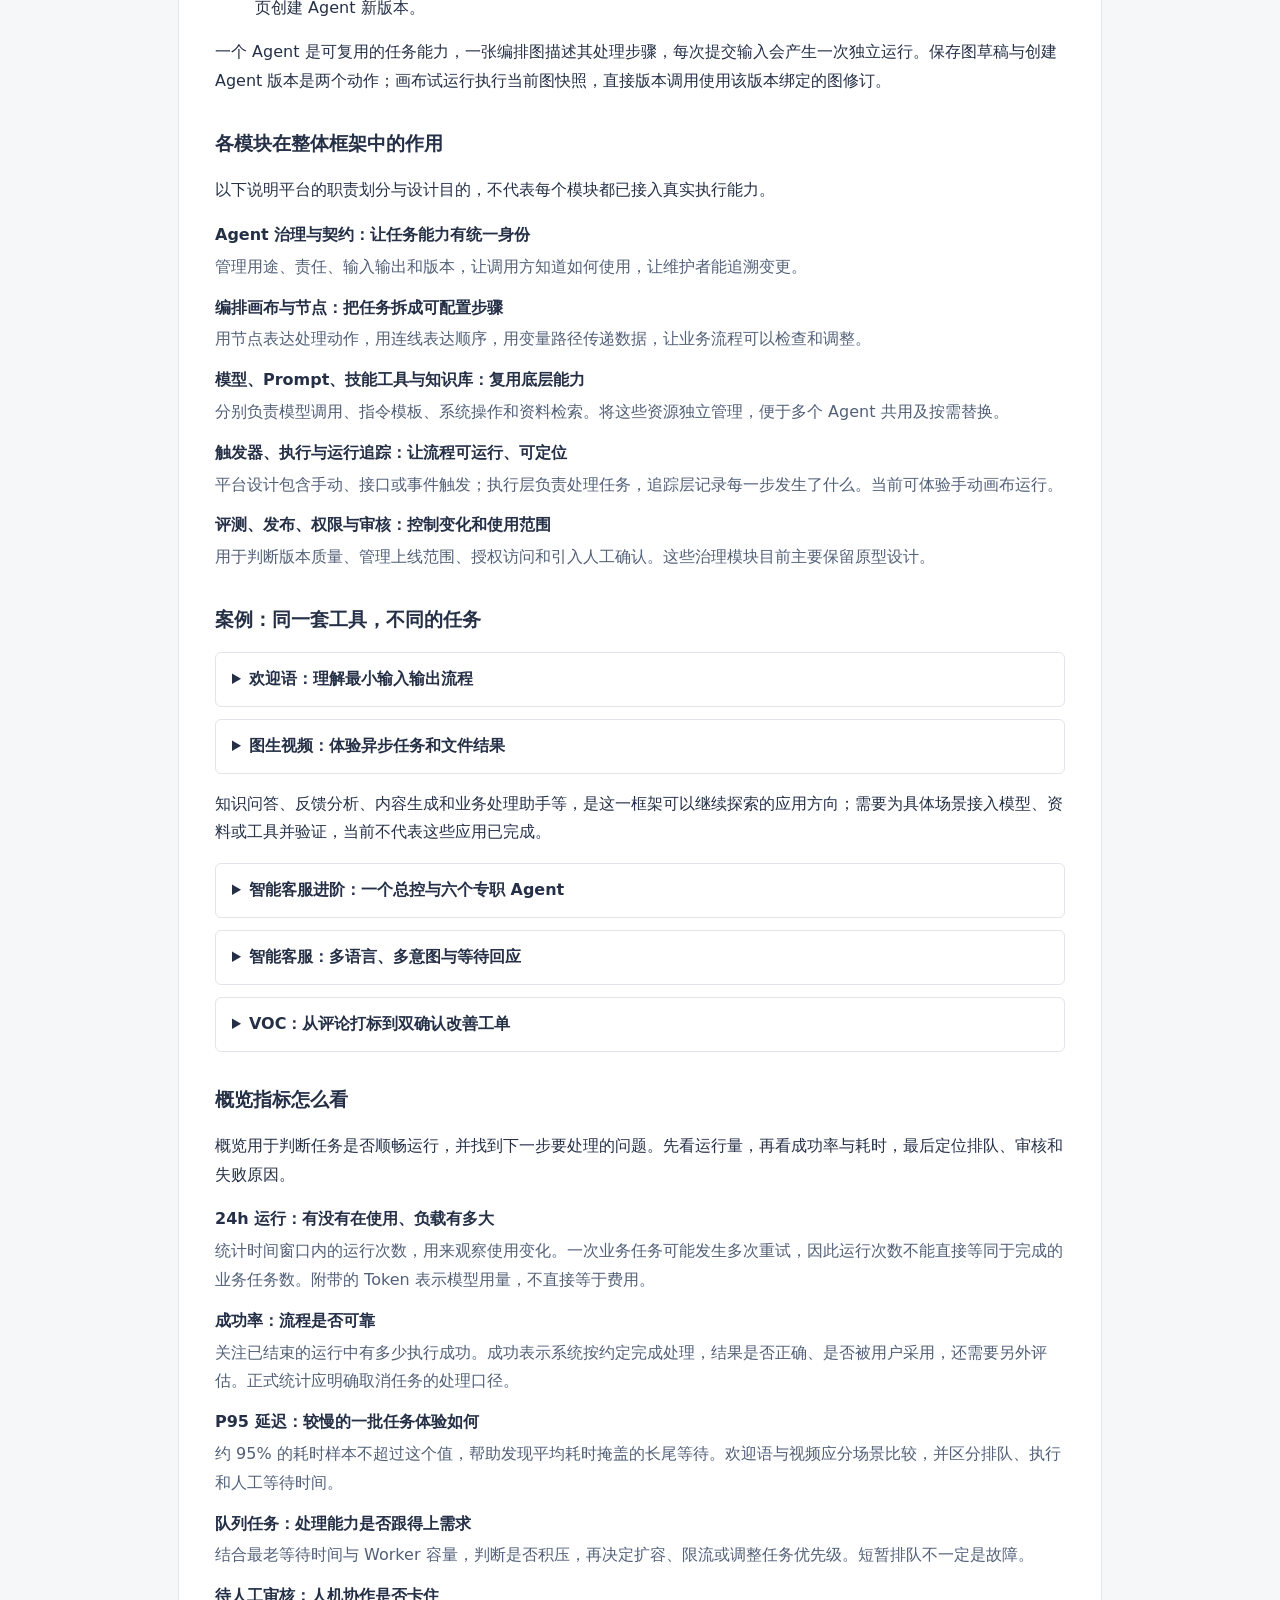
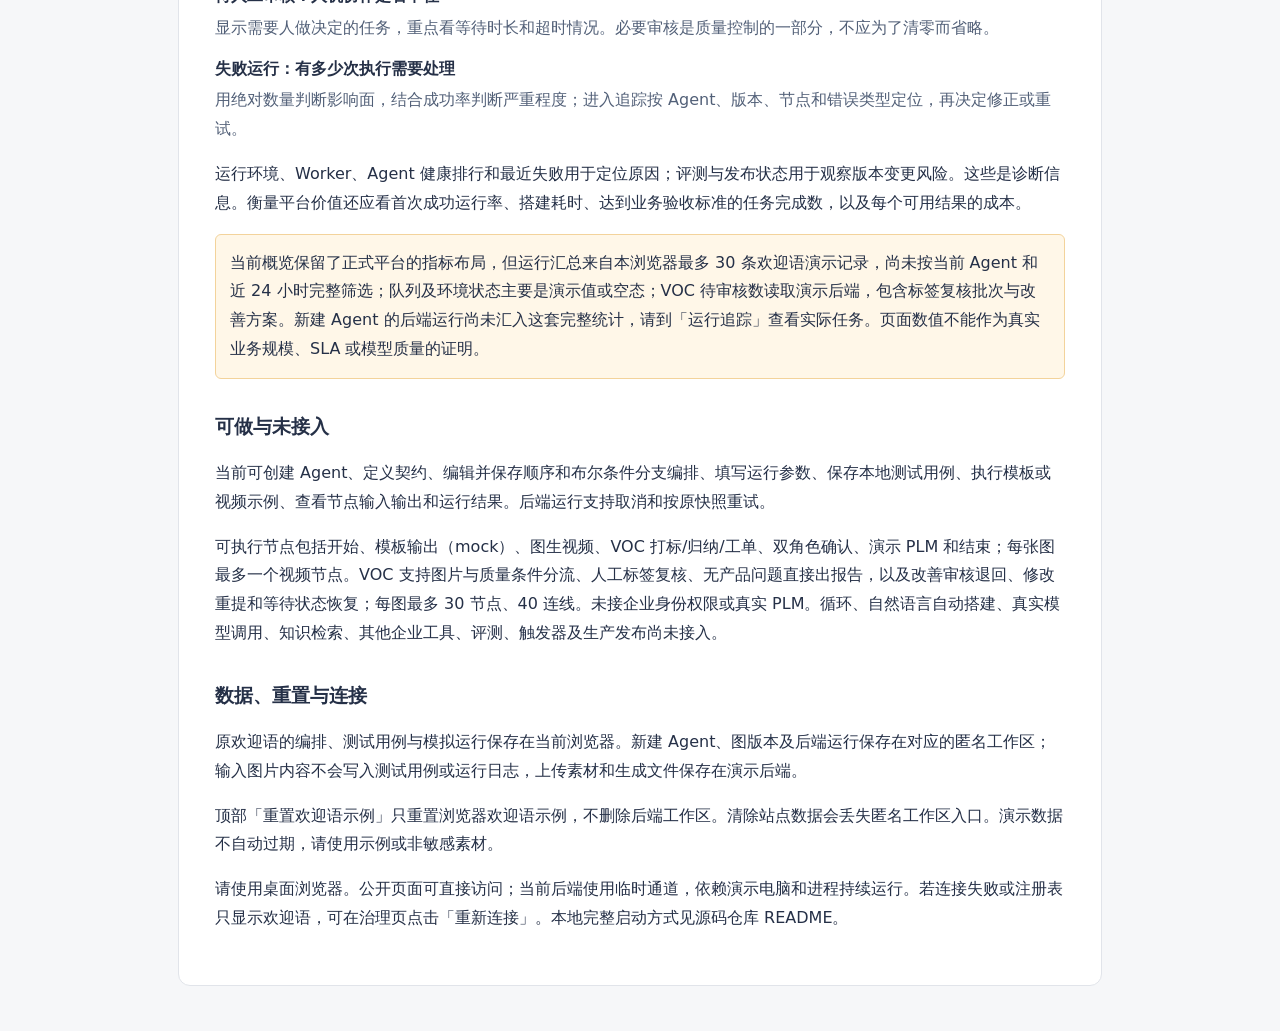
==== commit e0982c55: "Publish browser workspace with VOC and support Agents Enable no-login GitHub Pages workflows with ru" ====
--- a/guide.html
+++ b/guide.html
@@ -12,8 +12,8 @@
 <body><main>
 <a href="./index.html">← 返回 Agent 中台</a>
 <h1>演示使用说明</h1>
-<p>Agent 中台是一套用于搭建、调试和管理 Agent 的工具。你可以为不同业务任务创建独立 Agent，定义输入输出，通过画布组织处理步骤，再查看每次执行的结果与过程。欢迎语、图生视频和 VOC 是这套通用流程中的不同案例。</p>
-<p class="note">这是脱敏演示版，无需 SSO。示例使用虚构数据；部分流程已接入演示后端，其他模块用于展示平台设计，具体可用范围见下文。</p>
+<p>Agent 中台是一套用于搭建、调试和管理 Agent 的工具。你可以为不同业务任务创建独立 Agent，定义输入输出，通过画布组织处理步骤，再查看每次执行的结果与过程。欢迎语、图生视频、VOC 和智能客服 是这套通用流程中的不同案例。</p>
+<p class="note">无需 SSO 即可进入。示例使用虚构数据；部分流程已接入演示后端，其他模块用于展示平台设计，具体可用范围见下文。</p>
 
 <h2>跑通一个示例</h2>
 <ol>
@@ -25,6 +25,36 @@
 </ol>
 <p>这个示例使用模板规则生成结果，不调用大模型。它用于理解输入、节点、连线、输出和运行记录之间的关系。</p>
 
+<h2>测试客服多 Agent 编排</h2><p>选择「智能客服 · 多 Agent 总控」→「运行参数」→ 选择「多意图 · 快慢分流」→「填入场景」→「校验输入」→「运行编排」。请勿把总控参数直接用于六个专职子 Agent，它们的输入契约不同。</p><p>运行后切到「协作运行」，检查洗护先答、订单核验后再答，以及每个子 Agent 的结果。双击节点，在输入输出配置中检查来源、字段与下游；「试运行」页签显示实际运行数据。</p><details><summary>可直接复制的总控输入 JSON</summary><pre style="overflow:auto">{
+  "request_id": "TEST-20261104-001",
+  "conversation": {
+    "conversation_id": "CONV-TEST-001",
+    "customer_id": "CUSTOMER-A",
+    "locale": "zh",
+    "market": "CN",
+    "channel": "web",
+    "policy_date": "2026-11-04",
+    "messages": [
+      {
+        "message_id": "M1",
+        "text": "我的订单 DEMO-1001 什么时候到？",
+        "order_ref": "DEMO-1001"
+      },
+      {
+        "message_id": "M2",
+        "text": "另外这件衣服怎么洗？"
+      }
+    ]
+  },
+  "reply_mode": "hybrid",
+  "simulation": {
+    "order_fault": "none",
+    "knowledge_fault": "none",
+    "draft_fault": "none",
+    "load": "normal",
+    "order_delay_ms": 3500
+  }
+}</pre></details><p>独立重跑时将 request_id 和 conversation_id 尾号改成 002、003；同 request_id 重发会复用已有结果。CUSTOMER-A 与 DEMO-1001 是匹配的虚构客户和订单，首次测试保持不变。</p>
 <h2>搭建自己的 Agent</h2>
 <p class="flow">明确任务 → 注册 Agent → 定义输入输出 → 画布编排 → 校验并保存 → 试运行 → 查看追踪 → 迭代版本</p>
 <ol>
@@ -52,6 +82,8 @@
 <details><summary>欢迎语：理解最小输入输出流程</summary><p>输入姓名，模板输出节点读取 <code>input.name</code>，把欢迎语写入变量，结束节点返回结果。适合先认识画布和追踪。</p></details>
 <details><summary>图生视频：体验异步任务和文件结果</summary><p>新建时选择图生视频模板，或在空白画布连接「开始 → 图生视频 → 结束」。视频节点输出路径与结束节点来源均使用 <code>variables.video</code>。在节点中设置时长、画幅和镜头，在「运行参数」上传图片或使用示例图片。执行成功后可在检查器与追踪页播放、下载。</p><p>当前视频是 FFmpeg 图片镜头动效，提示词仅记录，未接 AI 视频模型。它用于验证文件输入、后端执行和结果交付这一类流程。</p></details>
 <p>知识问答、反馈分析、内容生成和业务处理助手等，是这一框架可以继续探索的应用方向；需要为具体场景接入模型、资料或工具并验证，当前不代表这些应用已完成。</p>
+<details><summary>智能客服进阶：一个总控与六个专职 Agent</summary><p>从「智能客服 · 多 Agent 总控」进入画布，按问题调用会话理解、知识核验、订单核验、答案组织、答复质检与人工交接 Agent。每个职责都有独立契约和子画布。</p><p>13种场景可演示并行核验、先答已知问题、政策冲突、有限修复、超时恢复和客户确认。<a href="./index.html?agent=demo.support_orchestrator&amp;workspace=collaboration">进入总控</a>。长画布可用专注模式和1:1缩放查看节点，未接真实模型与渠道。</p></details>
+<details><summary>智能客服：多语言、多意图与等待回应</summary><p>「多语言智能客服」按会话隔离客户，归并连续消息与重复意图；明确问题先答，慢查询保留待答，长等待自动安抚或转人工。可切换汇总、逐意图或混合回复方式。</p><p>运行后从编排结果进入模拟收件箱，查看原声、意图、回复时间线和人工接管。四语规则演示，未连接模型或真实渠道。<a href="./support-guide.html">查看客服流程、Schema、Prompt与指标 →</a></p></details>
 <details><summary>VOC：从评论打标到双确认改善工单</summary><p>「VOC 评论打标」与「VOC 款式改善与工单」是两个同级 Agent：前者接收同款评论，输出短问题标签与证据；后者按款归纳排序，创建工单并停在人工确认节点。设计师与企划两个演示角色确认同一修订后，画布继续创建演示 PLM 任务。</p><p>在第二个 Agent 的运行参数中选择前一个打标运行，即可带入结果。标签使用规则演示，图片只保留引用，没有接入真实模型或真实 PLM。<a href="./voc-guide.html">查看使用流程与 input/output schema 写法 →</a></p></details>
 
 <h2 id="overview-metrics">概览指标怎么看</h2>
@@ -65,11 +97,11 @@
 <dt>失败运行：有多少次执行需要处理</dt><dd>用绝对数量判断影响面，结合成功率判断严重程度；进入追踪按 Agent、版本、节点和错误类型定位，再决定修正或重试。</dd>
 </dl>
 <p>运行环境、Worker、Agent 健康排行和最近失败用于定位原因；评测与发布状态用于观察版本变更风险。这些是诊断信息。衡量平台价值还应看首次成功运行率、搭建耗时、达到业务验收标准的任务完成数，以及每个可用结果的成本。</p>
-<p class="note">当前概览保留了正式平台的指标布局，但运行汇总来自本浏览器最多 30 条欢迎语演示记录，尚未按当前 Agent 和近 24 小时完整筛选；队列及环境状态主要是演示值或空态；VOC 待审核方案已读取演示后端。新建 Agent 的后端运行尚未汇入这套完整统计，请到「运行追踪」查看实际任务。页面数值不能作为真实业务规模、SLA 或模型质量的证明。</p>
+<p class="note">当前概览保留了正式平台的指标布局，但运行汇总来自本浏览器最多 30 条欢迎语演示记录，尚未按当前 Agent 和近 24 小时完整筛选；队列及环境状态主要是演示值或空态；VOC 待审核数读取演示后端，包含标签复核批次与改善方案。新建 Agent 的后端运行尚未汇入这套完整统计，请到「运行追踪」查看实际任务。页面数值不能作为真实业务规模、SLA 或模型质量的证明。</p>
 
 <h2>可做与未接入</h2>
-<p>当前可创建 Agent、定义契约、编辑并保存顺序编排、填写运行参数、保存本地测试用例、执行模板或视频示例、查看节点输入输出和运行结果。后端运行支持取消和按原快照重试。</p>
-<p>可执行节点包括开始、模板输出（mock）、图生视频、VOC 打标/归纳/工单、双角色确认、演示 PLM 和结束；每张图最多一个视频节点。VOC 审核支持退回、修改重提和等待状态恢复，但未接企业身份权限或真实 PLM。分支、循环、自然语言自动搭建、真实模型调用、知识检索、其他企业工具、评测、触发器及生产发布尚未接入。</p>
+<p>当前可创建 Agent、定义契约、编辑并保存顺序和布尔条件分支编排、填写运行参数、保存本地测试用例、执行模板或视频示例、查看节点输入输出和运行结果。后端运行支持取消和按原快照重试。</p>
+<p>可执行节点包括开始、模板输出（mock）、图生视频、VOC 打标/归纳/工单、双角色确认、演示 PLM 和结束；每张图最多一个视频节点。VOC 支持图片与质量条件分流、人工标签复核、无产品问题直接出报告，以及改善审核退回、修改重提和等待状态恢复；每图最多 30 节点、40 连线。未接企业身份权限或真实 PLM。循环、自然语言自动搭建、真实模型调用、知识检索、其他企业工具、评测、触发器及生产发布尚未接入。</p>
 
 <h2>数据、重置与连接</h2>
 <p>原欢迎语的编排、测试用例与模拟运行保存在当前浏览器。新建 Agent、图版本及后端运行保存在对应的匿名工作区；输入图片内容不会写入测试用例或运行日志，上传素材和生成文件保存在演示后端。</p>
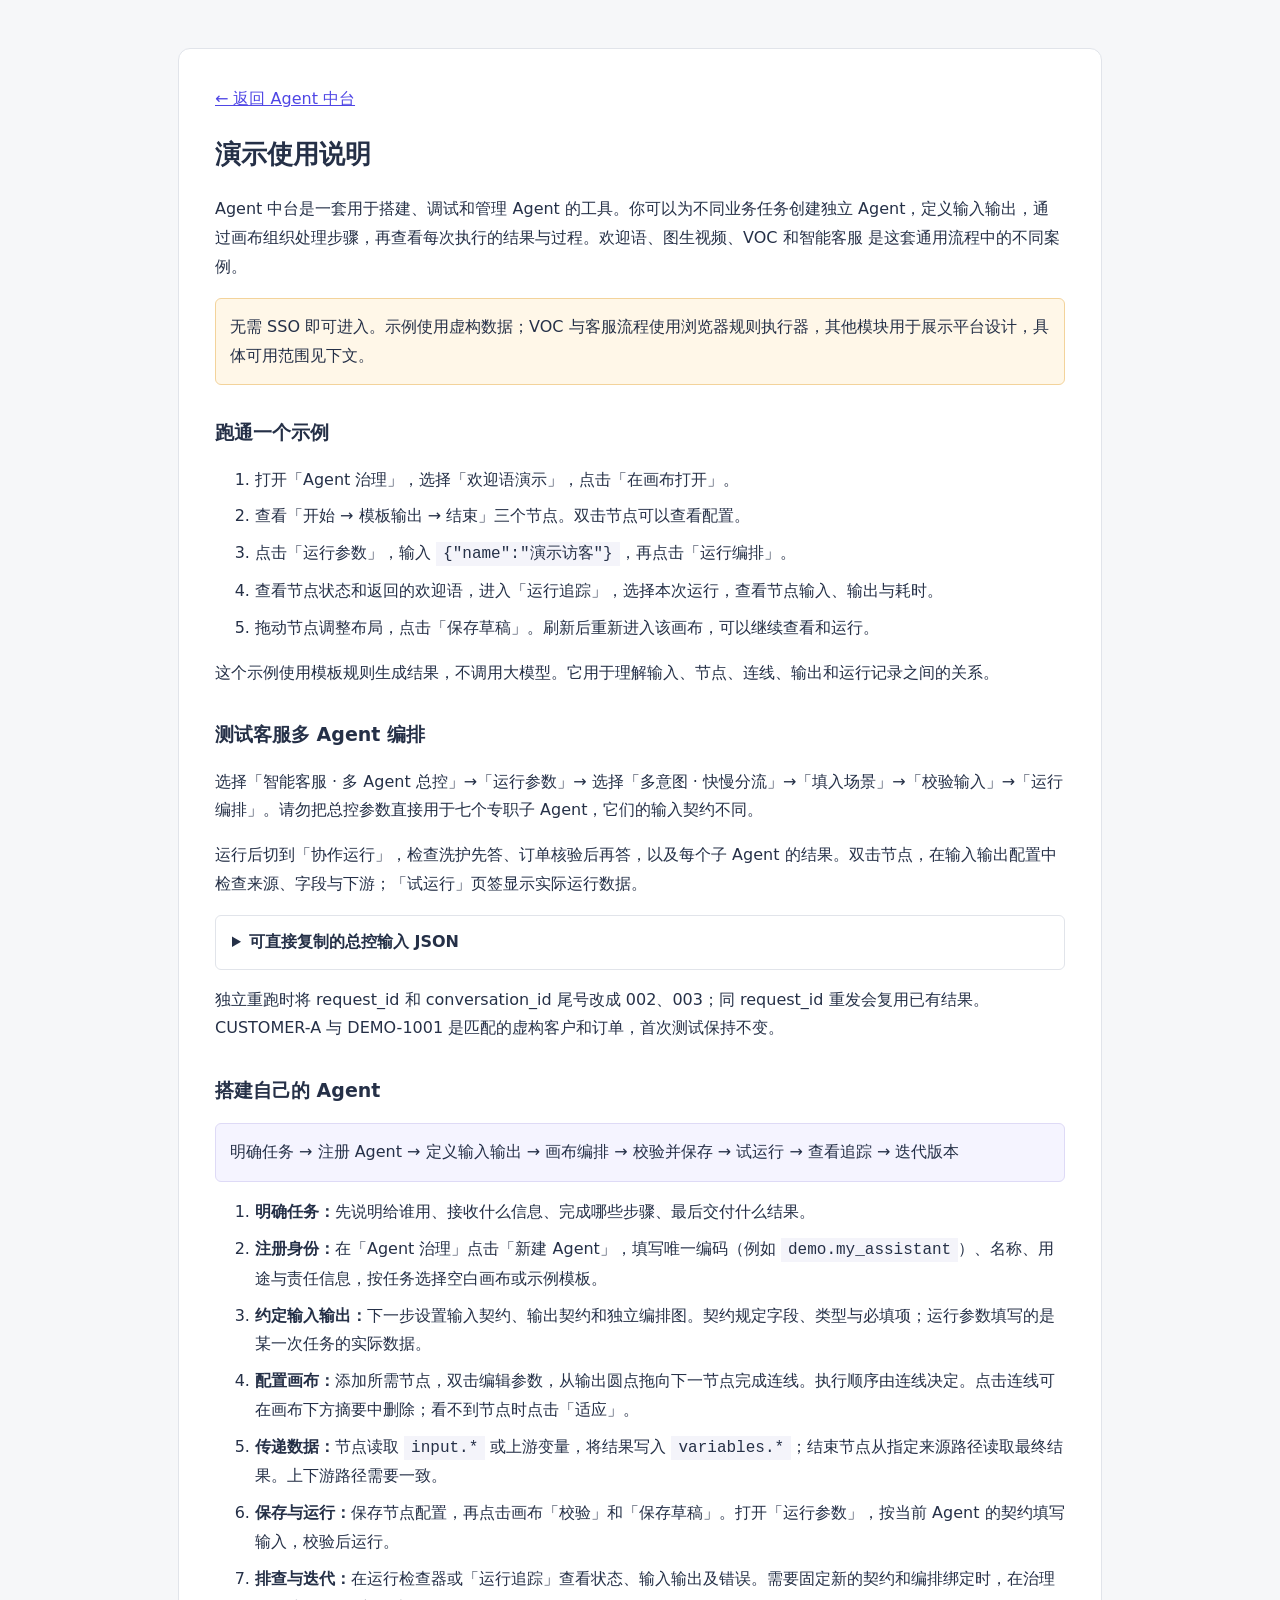
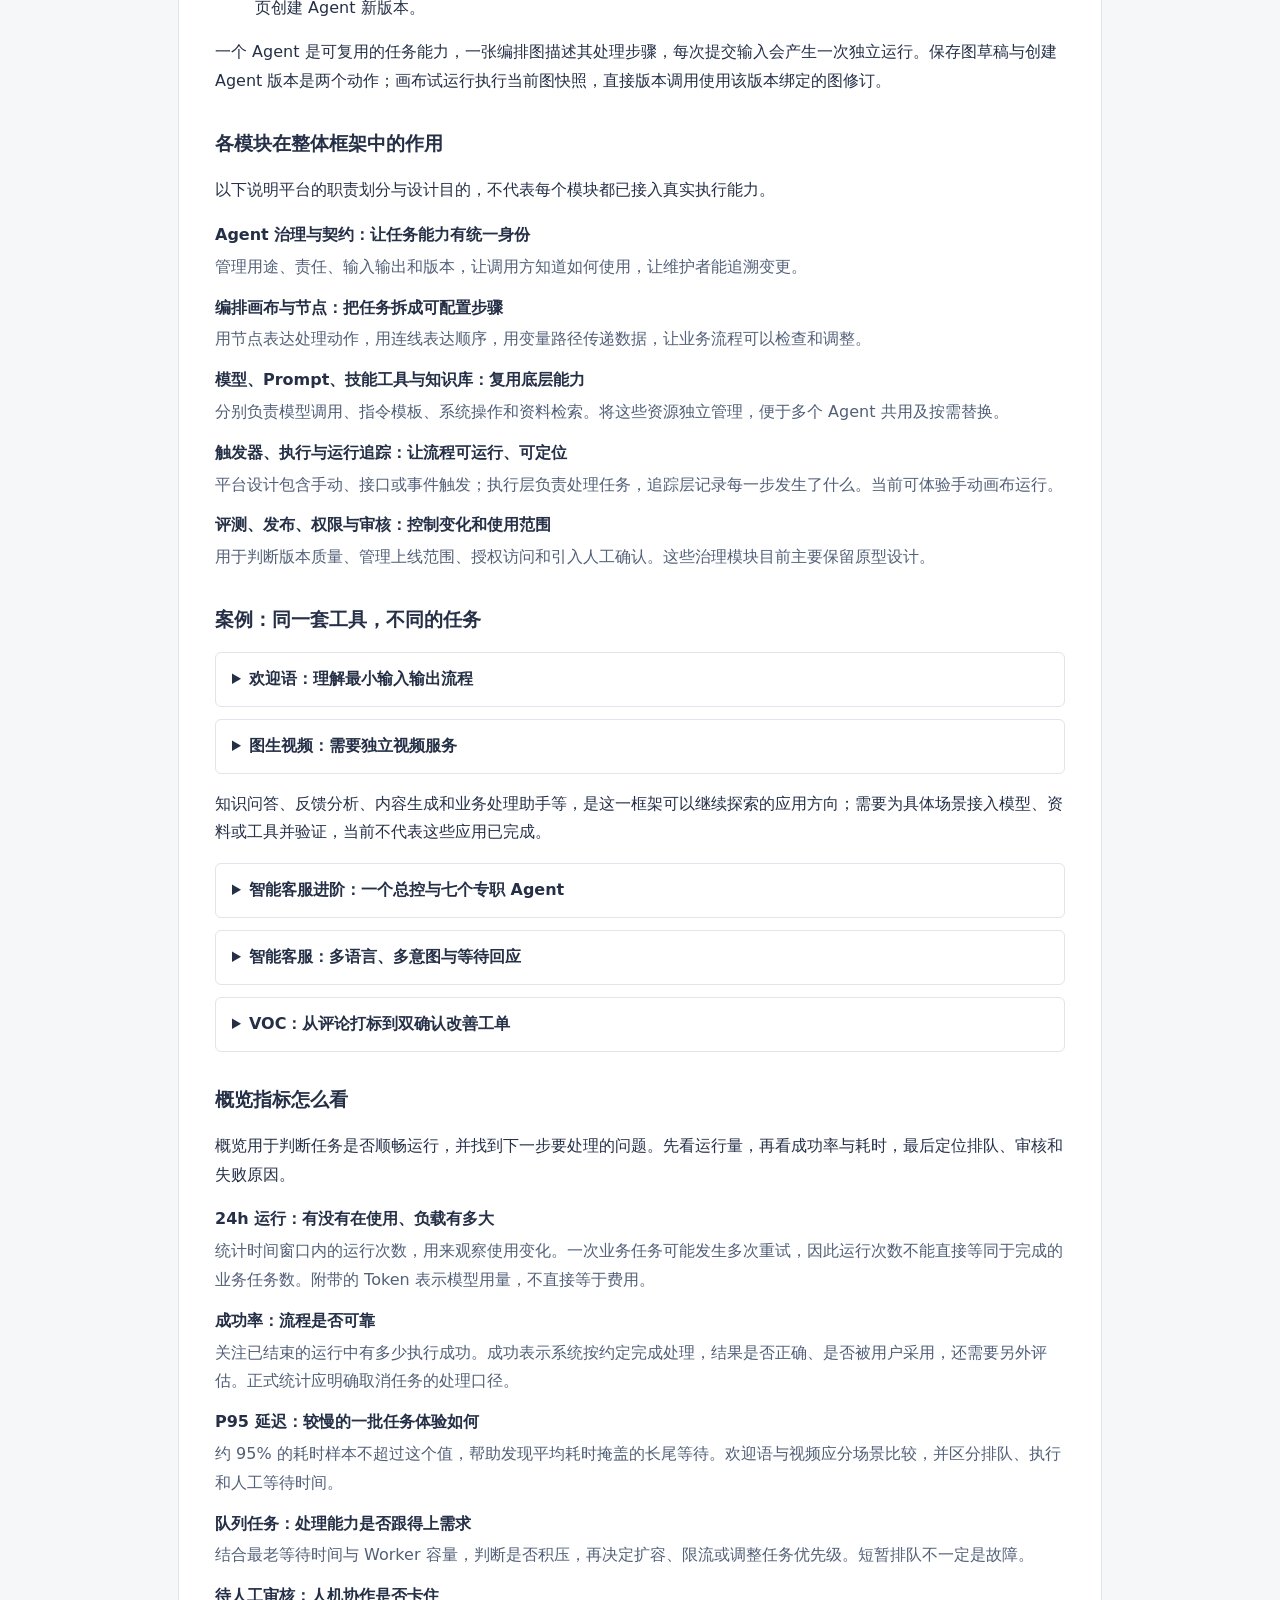
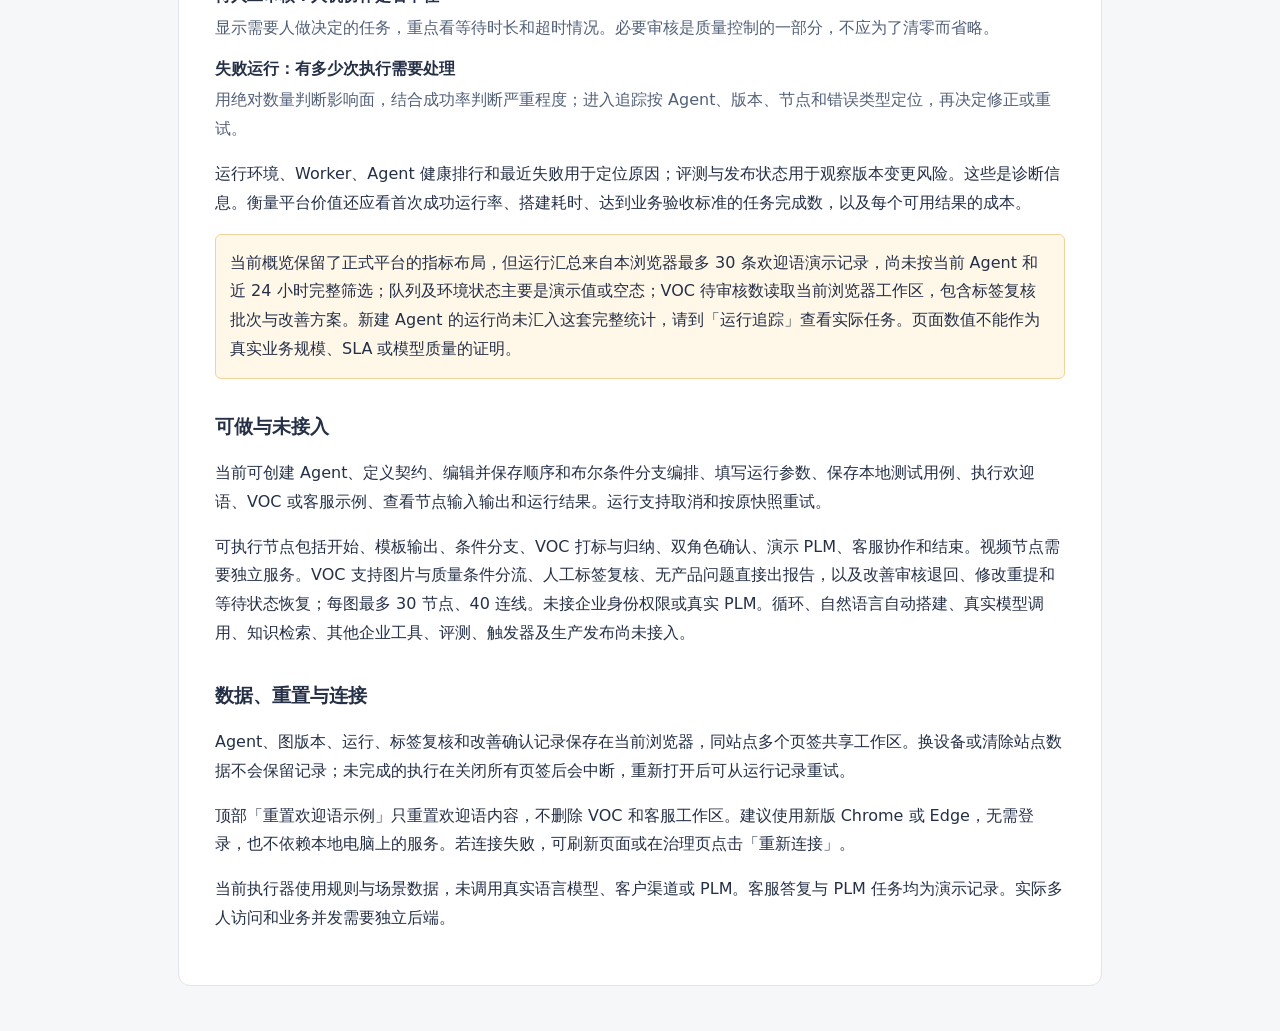
==== commit f3734cb1: "Align guide with browser workflow runtime" ====
--- a/guide.html
+++ b/guide.html
@@ -13,7 +13,7 @@
 <a href="./index.html">← 返回 Agent 中台</a>
 <h1>演示使用说明</h1>
 <p>Agent 中台是一套用于搭建、调试和管理 Agent 的工具。你可以为不同业务任务创建独立 Agent，定义输入输出，通过画布组织处理步骤，再查看每次执行的结果与过程。欢迎语、图生视频、VOC 和智能客服 是这套通用流程中的不同案例。</p>
-<p class="note">无需 SSO 即可进入。示例使用虚构数据；部分流程已接入演示后端，其他模块用于展示平台设计，具体可用范围见下文。</p>
+<p class="note">无需 SSO 即可进入。示例使用虚构数据；VOC 与客服流程使用浏览器规则执行器，其他模块用于展示平台设计，具体可用范围见下文。</p>
 
 <h2>跑通一个示例</h2>
 <ol>
@@ -25,7 +25,7 @@
 </ol>
 <p>这个示例使用模板规则生成结果，不调用大模型。它用于理解输入、节点、连线、输出和运行记录之间的关系。</p>
 
-<h2>测试客服多 Agent 编排</h2><p>选择「智能客服 · 多 Agent 总控」→「运行参数」→ 选择「多意图 · 快慢分流」→「填入场景」→「校验输入」→「运行编排」。请勿把总控参数直接用于六个专职子 Agent，它们的输入契约不同。</p><p>运行后切到「协作运行」，检查洗护先答、订单核验后再答，以及每个子 Agent 的结果。双击节点，在输入输出配置中检查来源、字段与下游；「试运行」页签显示实际运行数据。</p><details><summary>可直接复制的总控输入 JSON</summary><pre style="overflow:auto">{
+<h2>测试客服多 Agent 编排</h2><p>选择「智能客服 · 多 Agent 总控」→「运行参数」→ 选择「多意图 · 快慢分流」→「填入场景」→「校验输入」→「运行编排」。请勿把总控参数直接用于七个专职子 Agent，它们的输入契约不同。</p><p>运行后切到「协作运行」，检查洗护先答、订单核验后再答，以及每个子 Agent 的结果。双击节点，在输入输出配置中检查来源、字段与下游；「试运行」页签显示实际运行数据。</p><details><summary>可直接复制的总控输入 JSON</summary><pre style="overflow:auto">{
   "request_id": "TEST-20261104-001",
   "conversation": {
     "conversation_id": "CONV-TEST-001",
@@ -80,9 +80,9 @@
 
 <h2>案例：同一套工具，不同的任务</h2>
 <details><summary>欢迎语：理解最小输入输出流程</summary><p>输入姓名，模板输出节点读取 <code>input.name</code>，把欢迎语写入变量，结束节点返回结果。适合先认识画布和追踪。</p></details>
-<details><summary>图生视频：体验异步任务和文件结果</summary><p>新建时选择图生视频模板，或在空白画布连接「开始 → 图生视频 → 结束」。视频节点输出路径与结束节点来源均使用 <code>variables.video</code>。在节点中设置时长、画幅和镜头，在「运行参数」上传图片或使用示例图片。执行成功后可在检查器与追踪页播放、下载。</p><p>当前视频是 FFmpeg 图片镜头动效，提示词仅记录，未接 AI 视频模型。它用于验证文件输入、后端执行和结果交付这一类流程。</p></details>
+<details><summary>图生视频：需要独立视频服务</summary><p>该案例用于验证图片上传、异步渲染和文件结果。GitHub Pages 版本不包含视频服务，暂不能生成视频；请先使用欢迎语、VOC 或客服案例测试画布。</p></details>
 <p>知识问答、反馈分析、内容生成和业务处理助手等，是这一框架可以继续探索的应用方向；需要为具体场景接入模型、资料或工具并验证，当前不代表这些应用已完成。</p>
-<details><summary>智能客服进阶：一个总控与六个专职 Agent</summary><p>从「智能客服 · 多 Agent 总控」进入画布，按问题调用会话理解、知识核验、订单核验、答案组织、答复质检与人工交接 Agent。每个职责都有独立契约和子画布。</p><p>13种场景可演示并行核验、先答已知问题、政策冲突、有限修复、超时恢复和客户确认。<a href="./index.html?agent=demo.support_orchestrator&amp;workspace=collaboration">进入总控</a>。长画布可用专注模式和1:1缩放查看节点，未接真实模型与渠道。</p></details>
+<details><summary>智能客服进阶：一个总控与七个专职 Agent</summary><p>从「智能客服 · 多 Agent 总控」进入画布，按问题调用会话理解、知识核验、订单核验、答案组织、语言润色、答复质检与人工交接 Agent。每个职责都有独立契约和子画布。</p><p>13种场景可演示并行核验、先答已知问题、政策冲突、有限修复、超时恢复和客户确认。<a href="./index.html?agent=demo.support_orchestrator&amp;workspace=collaboration">进入总控</a>。长画布可用专注模式和1:1缩放查看节点，未接真实模型与渠道。</p></details>
 <details><summary>智能客服：多语言、多意图与等待回应</summary><p>「多语言智能客服」按会话隔离客户，归并连续消息与重复意图；明确问题先答，慢查询保留待答，长等待自动安抚或转人工。可切换汇总、逐意图或混合回复方式。</p><p>运行后从编排结果进入模拟收件箱，查看原声、意图、回复时间线和人工接管。四语规则演示，未连接模型或真实渠道。<a href="./support-guide.html">查看客服流程、Schema、Prompt与指标 →</a></p></details>
 <details><summary>VOC：从评论打标到双确认改善工单</summary><p>「VOC 评论打标」与「VOC 款式改善与工单」是两个同级 Agent：前者接收同款评论，输出短问题标签与证据；后者按款归纳排序，创建工单并停在人工确认节点。设计师与企划两个演示角色确认同一修订后，画布继续创建演示 PLM 任务。</p><p>在第二个 Agent 的运行参数中选择前一个打标运行，即可带入结果。标签使用规则演示，图片只保留引用，没有接入真实模型或真实 PLM。<a href="./voc-guide.html">查看使用流程与 input/output schema 写法 →</a></p></details>
 
@@ -97,14 +97,10 @@
 <dt>失败运行：有多少次执行需要处理</dt><dd>用绝对数量判断影响面，结合成功率判断严重程度；进入追踪按 Agent、版本、节点和错误类型定位，再决定修正或重试。</dd>
 </dl>
 <p>运行环境、Worker、Agent 健康排行和最近失败用于定位原因；评测与发布状态用于观察版本变更风险。这些是诊断信息。衡量平台价值还应看首次成功运行率、搭建耗时、达到业务验收标准的任务完成数，以及每个可用结果的成本。</p>
-<p class="note">当前概览保留了正式平台的指标布局，但运行汇总来自本浏览器最多 30 条欢迎语演示记录，尚未按当前 Agent 和近 24 小时完整筛选；队列及环境状态主要是演示值或空态；VOC 待审核数读取演示后端，包含标签复核批次与改善方案。新建 Agent 的后端运行尚未汇入这套完整统计，请到「运行追踪」查看实际任务。页面数值不能作为真实业务规模、SLA 或模型质量的证明。</p>
+<p class="note">当前概览保留了正式平台的指标布局，但运行汇总来自本浏览器最多 30 条欢迎语演示记录，尚未按当前 Agent 和近 24 小时完整筛选；队列及环境状态主要是演示值或空态；VOC 待审核数读取当前浏览器工作区，包含标签复核批次与改善方案。新建 Agent 的运行尚未汇入这套完整统计，请到「运行追踪」查看实际任务。页面数值不能作为真实业务规模、SLA 或模型质量的证明。</p>
 
 <h2>可做与未接入</h2>
-<p>当前可创建 Agent、定义契约、编辑并保存顺序和布尔条件分支编排、填写运行参数、保存本地测试用例、执行模板或视频示例、查看节点输入输出和运行结果。后端运行支持取消和按原快照重试。</p>
-<p>可执行节点包括开始、模板输出（mock）、图生视频、VOC 打标/归纳/工单、双角色确认、演示 PLM 和结束；每张图最多一个视频节点。VOC 支持图片与质量条件分流、人工标签复核、无产品问题直接出报告，以及改善审核退回、修改重提和等待状态恢复；每图最多 30 节点、40 连线。未接企业身份权限或真实 PLM。循环、自然语言自动搭建、真实模型调用、知识检索、其他企业工具、评测、触发器及生产发布尚未接入。</p>
+<p>当前可创建 Agent、定义契约、编辑并保存顺序和布尔条件分支编排、填写运行参数、保存本地测试用例、执行欢迎语、VOC 或客服示例、查看节点输入输出和运行结果。运行支持取消和按原快照重试。</p>
+<p>可执行节点包括开始、模板输出、条件分支、VOC 打标与归纳、双角色确认、演示 PLM、客服协作和结束。视频节点需要独立服务。VOC 支持图片与质量条件分流、人工标签复核、无产品问题直接出报告，以及改善审核退回、修改重提和等待状态恢复；每图最多 30 节点、40 连线。未接企业身份权限或真实 PLM。循环、自然语言自动搭建、真实模型调用、知识检索、其他企业工具、评测、触发器及生产发布尚未接入。</p>
 
-<h2>数据、重置与连接</h2>
-<p>原欢迎语的编排、测试用例与模拟运行保存在当前浏览器。新建 Agent、图版本及后端运行保存在对应的匿名工作区；输入图片内容不会写入测试用例或运行日志，上传素材和生成文件保存在演示后端。</p>
-<p>顶部「重置欢迎语示例」只重置浏览器欢迎语示例，不删除后端工作区。清除站点数据会丢失匿名工作区入口。演示数据不自动过期，请使用示例或非敏感素材。</p>
-<p>请使用桌面浏览器。公开页面可直接访问；当前后端使用临时通道，依赖演示电脑和进程持续运行。若连接失败或注册表只显示欢迎语，可在治理页点击「重新连接」。本地完整启动方式见源码仓库 README。</p>
-</main></body></html>
+<h2>数据、重置与连接</h2><p>Agent、图版本、运行、标签复核和改善确认记录保存在当前浏览器，同站点多个页签共享工作区。换设备或清除站点数据不会保留记录；未完成的执行在关闭所有页签后会中断，重新打开后可从运行记录重试。</p><p>顶部「重置欢迎语示例」只重置欢迎语内容，不删除 VOC 和客服工作区。建议使用新版 Chrome 或 Edge，无需登录，也不依赖本地电脑上的服务。若连接失败，可刷新页面或在治理页点击「重新连接」。</p><p>当前执行器使用规则与场景数据，未调用真实语言模型、客户渠道或 PLM。客服答复与 PLM 任务均为演示记录。实际多人访问和业务并发需要独立后端。</p></main></body></html>
